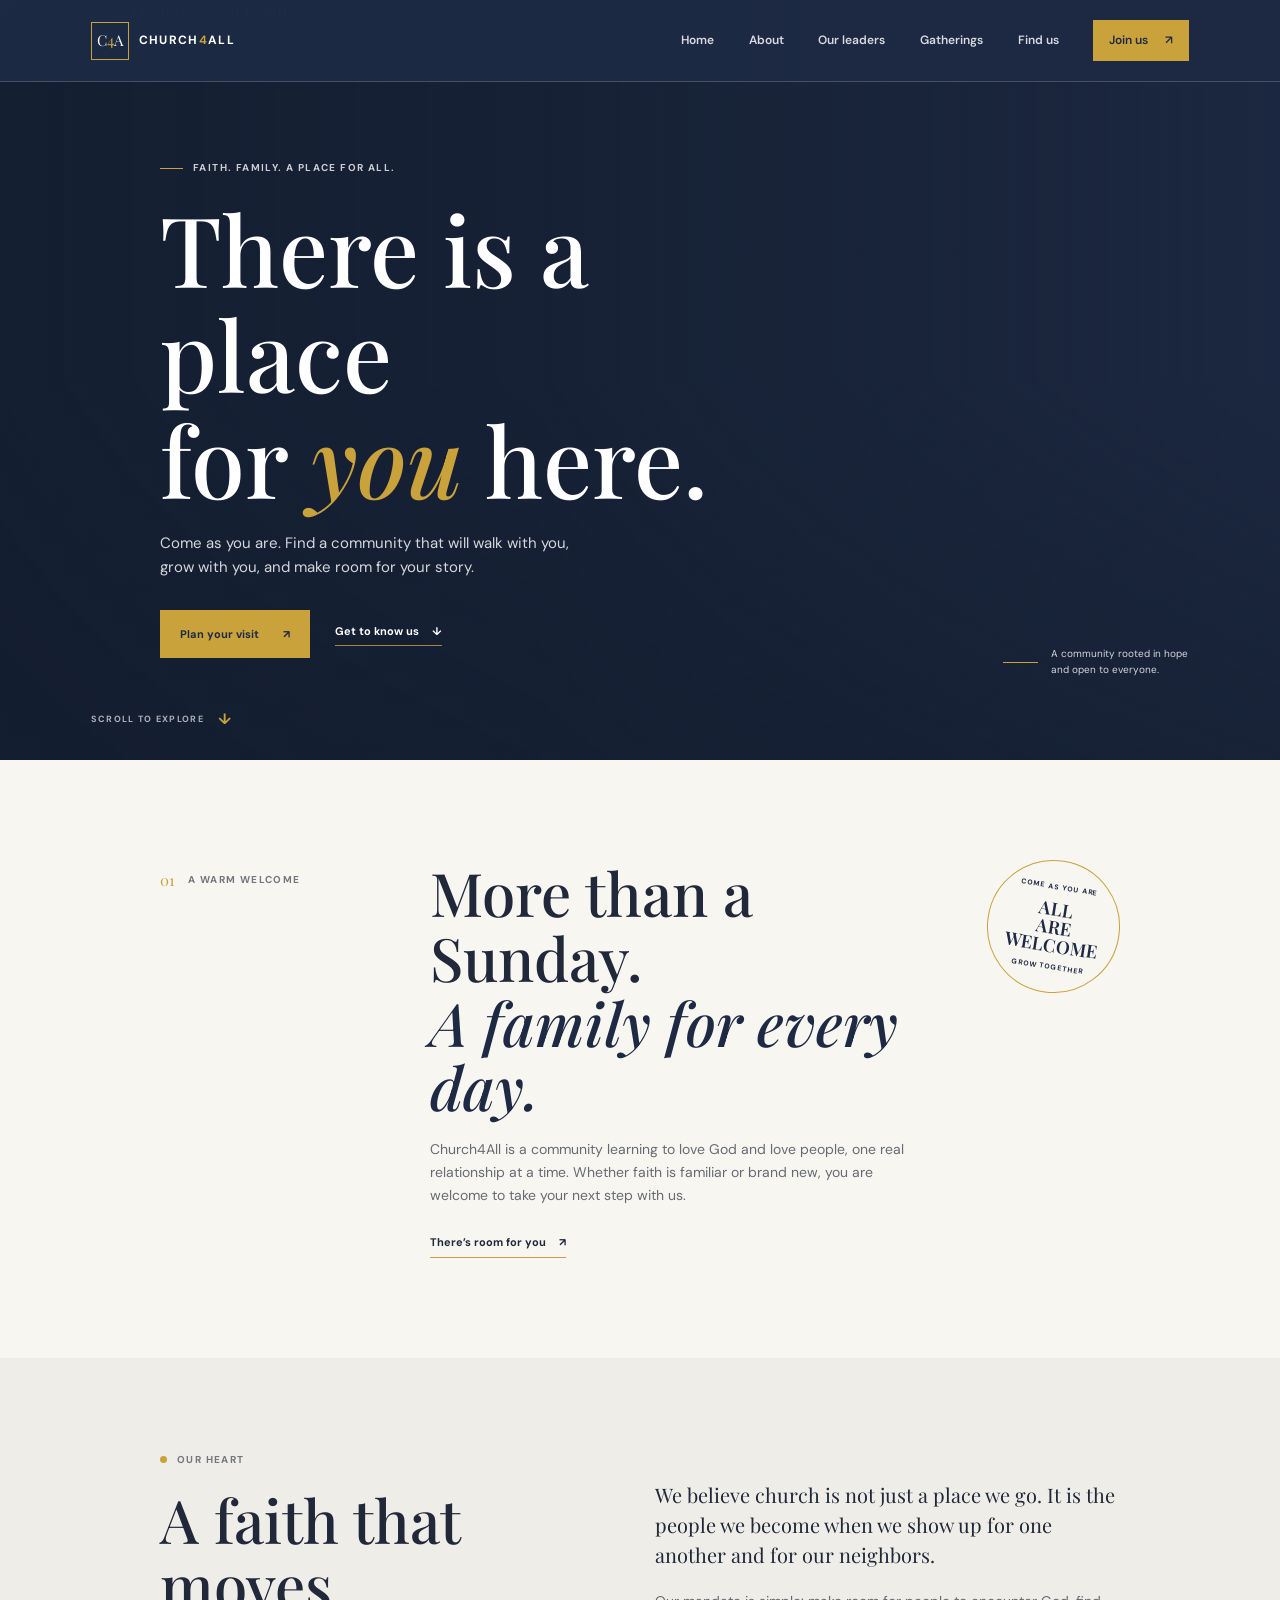
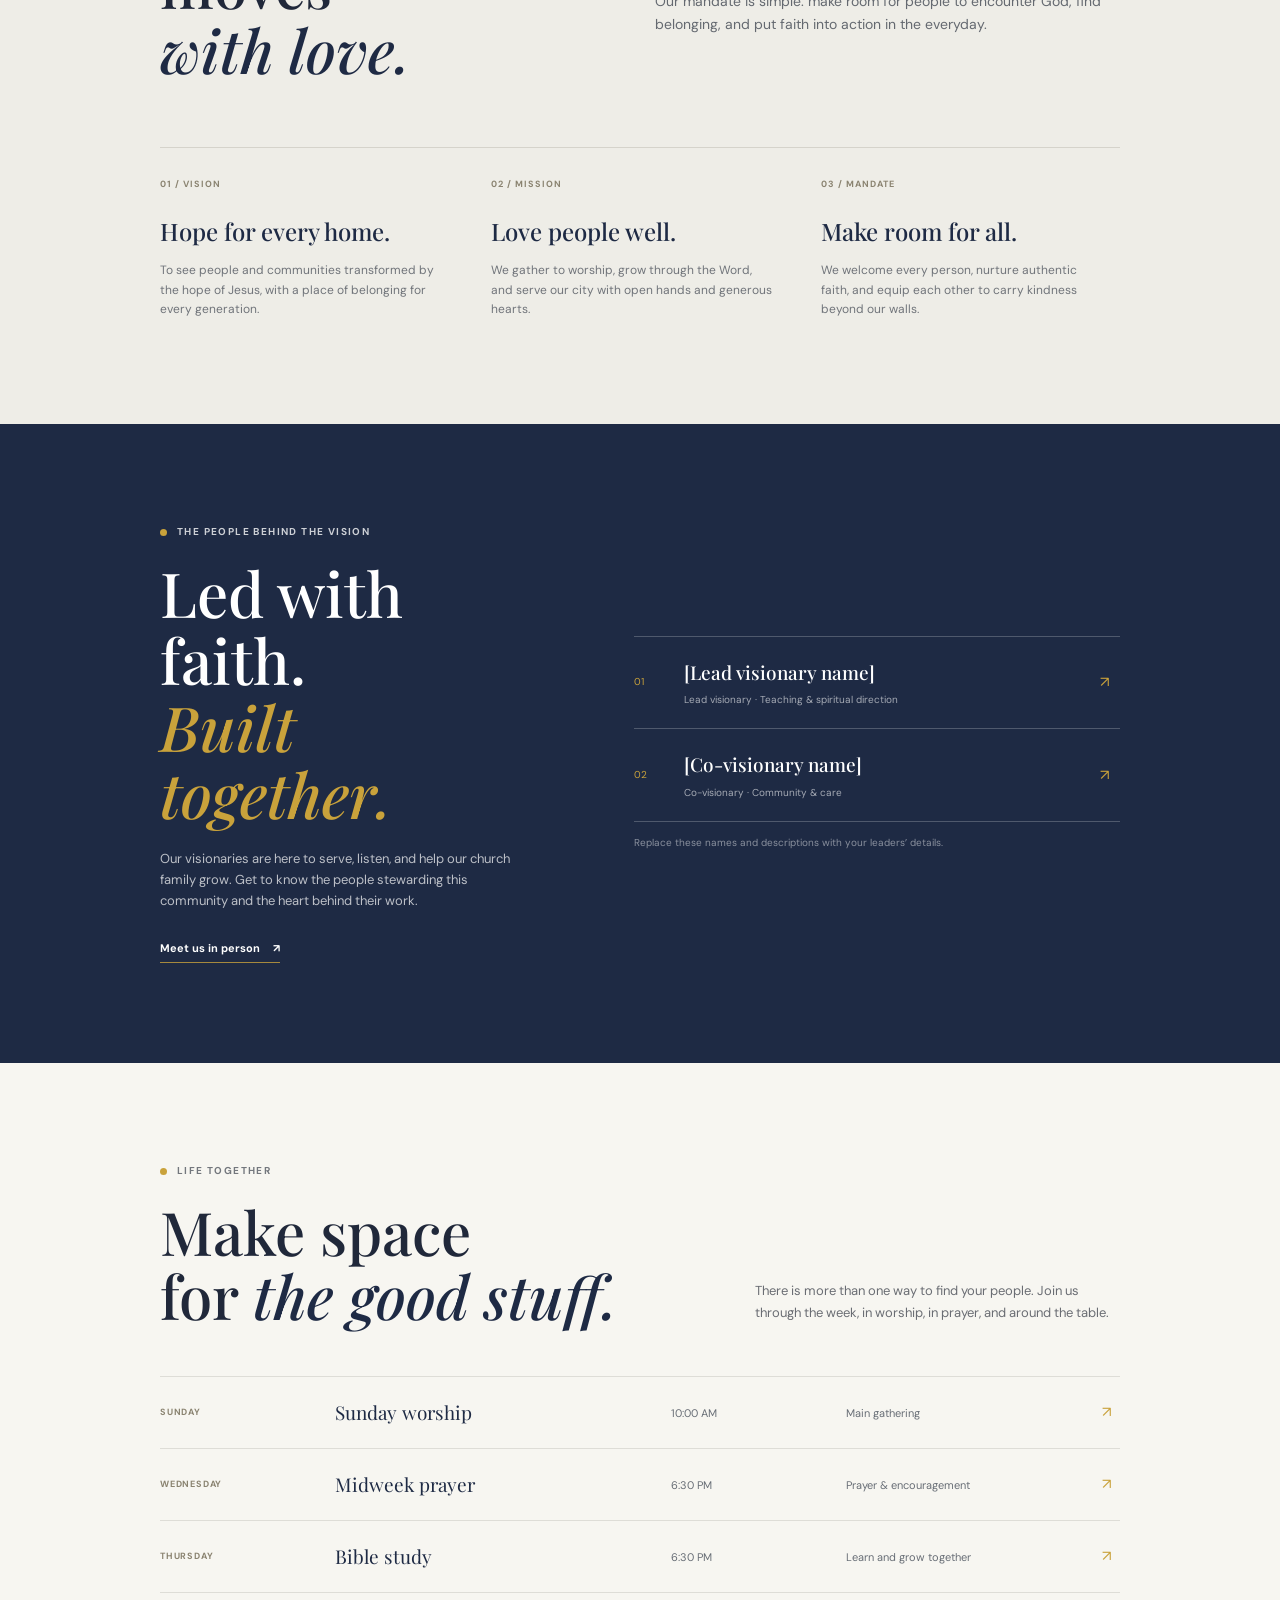
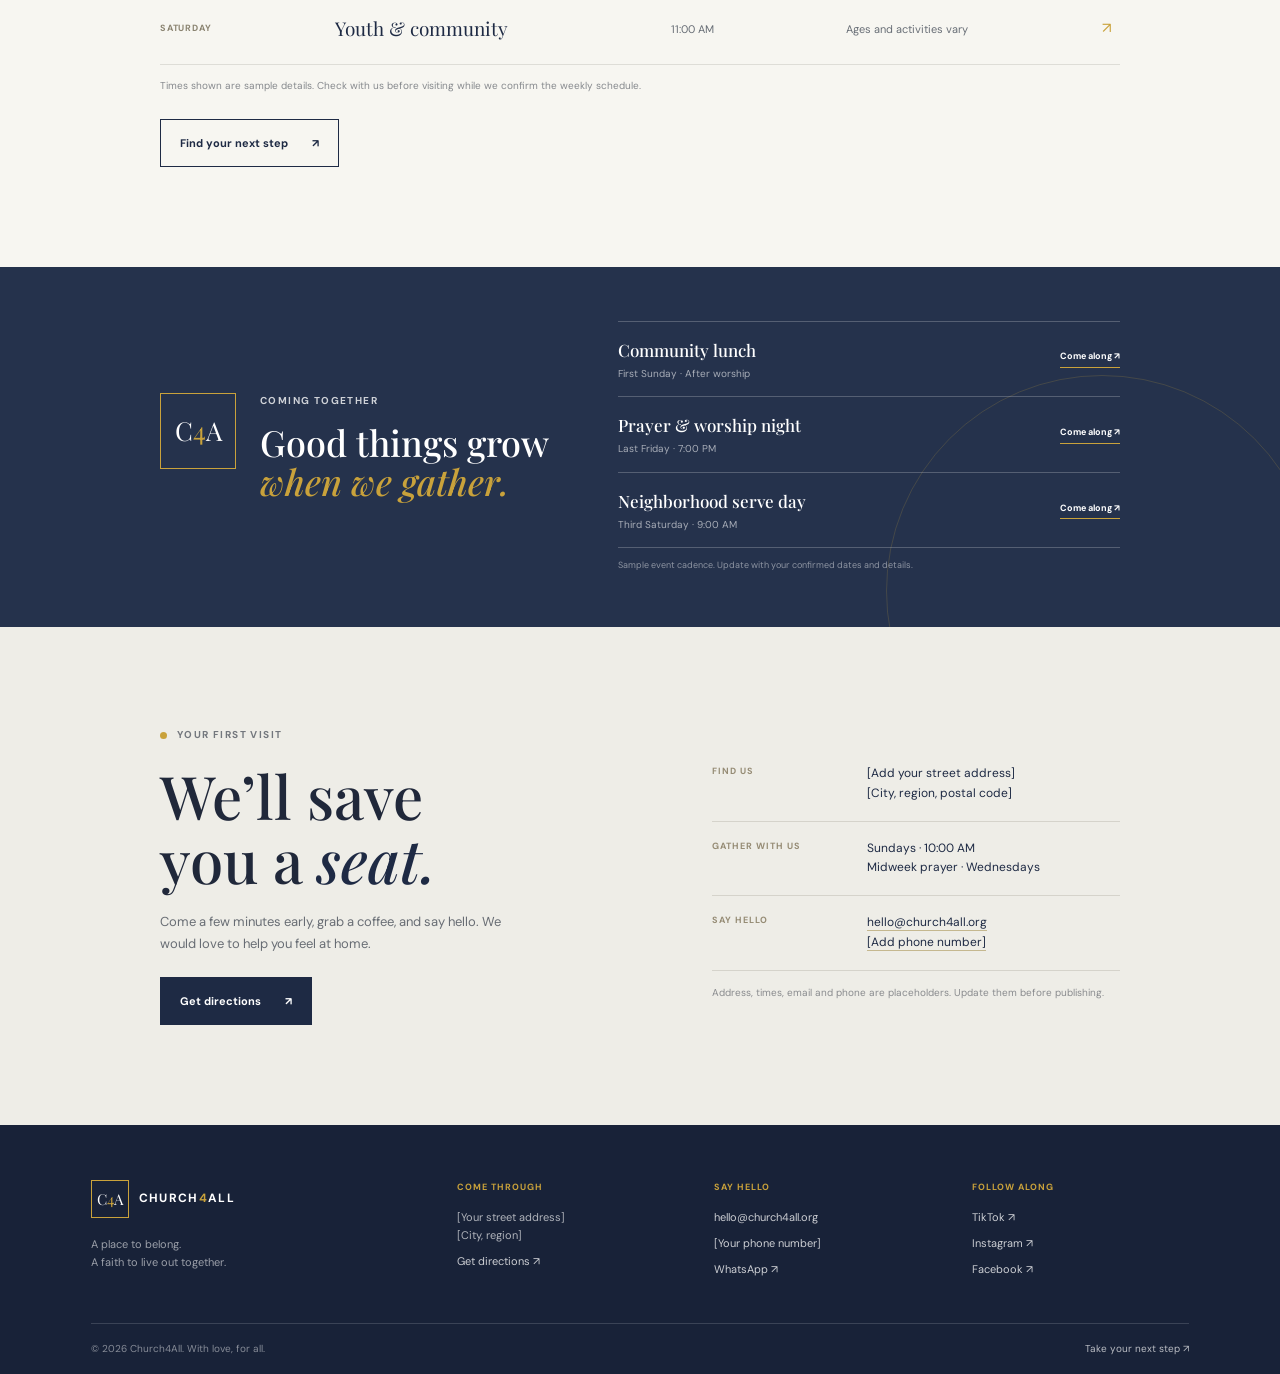
==== index.html @ 124fc5d6 "Initial commit" ====
<!doctype html>
<html lang="en">
<head>
  <meta charset="utf-8">
  <meta name="viewport" content="width=device-width, initial-scale=1">
  <meta name="theme-color" content="#1e2a44">
  <meta name="description" content="A place to belong, grow in faith, and serve together. Find your way to Church4All.">
  <title>Church4All | A place to belong</title>
  <link rel="preconnect" href="https://fonts.googleapis.com">
  <link rel="preconnect" href="https://fonts.gstatic.com" crossorigin>
  <link href="https://fonts.googleapis.com/css2?family=DM+Sans:wght@400;500;600;700&family=Playfair+Display:wght@500;600;700&display=swap" rel="stylesheet">
  <link rel="stylesheet" href="styles.css">
  <script src="script.js" defer></script>
</head>
<body>
  <a class="skip-link" href="#main">Skip to content</a>
  <header class="site-header">
    <a class="brand" href="index.html" aria-label="Church4All home"><span class="brand-mark">C<span>4</span>A</span><span class="brand-name">CHURCH<span>4</span>ALL</span></a>
    <button class="menu-toggle" type="button" aria-label="Open navigation" aria-expanded="false" aria-controls="primary-nav"><span></span><span></span></button>
    <nav class="primary-nav" id="primary-nav" aria-label="Main navigation">
      <a href="#home">Home</a><a href="#about">About</a><a href="#visionaries">Our leaders</a><a href="#gatherings">Gatherings</a><a href="#visit">Find us</a>
      <a class="nav-join" href="join.html">Join us <span aria-hidden="true">↗</span></a>
    </nav>
  </header>

  <main id="main">
    <section class="hero" id="home" aria-labelledby="hero-title">
      <img class="hero-image" src="https://images.unsplash.com/photo-1511632765486-a01980e01a18?auto=format&fit=crop&w=2200&q=85" alt="Friends sharing a joyful moment together" fetchpriority="high">
      <div class="hero-shade"></div>
      <div class="hero-content">
        <p class="eyebrow eyebrow-light"><span></span> Faith. Family. A place for all.</p>
        <h1 id="hero-title">There is a place<br>for <em>you</em> here.</h1>
        <p class="hero-copy">Come as you are. Find a community that will walk with you, grow with you, and make room for your story.</p>
        <div class="hero-actions"><a class="button button-gold" href="#visit">Plan your visit <span aria-hidden="true">↗</span></a><a class="text-link text-link-light" href="#about">Get to know us <span aria-hidden="true">↓</span></a></div>
      </div>
      <div class="hero-note"><span class="note-rule"></span><span>A community rooted in hope<br>and open to everyone.</span></div>
      <a class="hero-scroll" href="#welcome" aria-label="Scroll to welcome section">SCROLL TO EXPLORE <span aria-hidden="true">↓</span></a>
    </section>

    <section class="welcome section-pad" id="welcome">
      <div class="welcome-label"><span class="section-number">01</span><span class="eyebrow">A warm welcome</span></div>
      <div class="welcome-body"><h2>More than a Sunday.<br><em>A family for every day.</em></h2><p>Church4All is a community learning to love God and love people, one real relationship at a time. Whether faith is familiar or brand new, you are welcome to take your next step with us.</p><a class="text-link" href="join.html">There’s room for you <span aria-hidden="true">↗</span></a></div>
      <div class="welcome-stamp" aria-hidden="true"><span>COME AS YOU ARE</span><strong>ALL<br>ARE<br>WELCOME</strong><span>GROW TOGETHER</span></div>
    </section>

    <section class="about section-pad" id="about">
      <div class="section-heading"><p class="eyebrow"><span class="gold-dot"></span> Our heart</p><h2>A faith that moves<br><em>with love.</em></h2></div>
      <div class="about-intro"><p>We believe church is not just a place we go. It is the people we become when we show up for one another and for our neighbors.</p><p>Our mandate is simple: make room for people to encounter God, find belonging, and put faith into action in the everyday.</p></div>
      <div class="values-grid">
        <article class="value-item"><span class="value-index">01 / VISION</span><h3>Hope for every home.</h3><p>To see people and communities transformed by the hope of Jesus, with a place of belonging for every generation.</p></article>
        <article class="value-item"><span class="value-index">02 / MISSION</span><h3>Love people well.</h3><p>We gather to worship, grow through the Word, and serve our city with open hands and generous hearts.</p></article>
        <article class="value-item"><span class="value-index">03 / MANDATE</span><h3>Make room for all.</h3><p>We welcome every person, nurture authentic faith, and equip each other to carry kindness beyond our walls.</p></article>
      </div>
    </section>

    <section class="leaders section-pad" id="visionaries">
      <div class="leaders-copy"><p class="eyebrow eyebrow-light"><span class="gold-dot"></span> The people behind the vision</p><h2>Led with faith.<br><em>Built together.</em></h2><p>Our visionaries are here to serve, listen, and help our church family grow. Get to know the people stewarding this community and the heart behind their work.</p><a class="text-link text-link-light" href="join.html#connect">Meet us in person <span aria-hidden="true">↗</span></a></div>
      <div class="leader-list">
        <article class="leader"><span class="leader-number">01</span><div><h3>[Lead visionary name]</h3><p>Lead visionary · Teaching &amp; spiritual direction</p></div><span class="leader-arrow" aria-hidden="true">↗</span></article>
        <article class="leader"><span class="leader-number">02</span><div><h3>[Co-visionary name]</h3><p>Co-visionary · Community &amp; care</p></div><span class="leader-arrow" aria-hidden="true">↗</span></article>
        <p class="leader-note">Replace these names and descriptions with your leaders’ details.</p>
      </div>
    </section>

    <section class="gatherings section-pad" id="gatherings">
      <div class="gatherings-top"><div><p class="eyebrow"><span class="gold-dot"></span> Life together</p><h2>Make space<br>for <em>the good stuff.</em></h2></div><p class="gatherings-intro">There is more than one way to find your people. Join us through the week, in worship, in prayer, and around the table.</p></div>
      <div class="schedule-list">
        <article class="schedule-row"><span class="schedule-day">SUNDAY</span><span class="schedule-name">Sunday worship</span><span class="schedule-time">10:00 AM</span><span class="schedule-place">Main gathering</span><span class="schedule-arrow" aria-hidden="true">↗</span></article>
        <article class="schedule-row"><span class="schedule-day">WEDNESDAY</span><span class="schedule-name">Midweek prayer</span><span class="schedule-time">6:30 PM</span><span class="schedule-place">Prayer &amp; encouragement</span><span class="schedule-arrow" aria-hidden="true">↗</span></article>
        <article class="schedule-row"><span class="schedule-day">THURSDAY</span><span class="schedule-name">Bible study</span><span class="schedule-time">6:30 PM</span><span class="schedule-place">Learn and grow together</span><span class="schedule-arrow" aria-hidden="true">↗</span></article>
        <article class="schedule-row"><span class="schedule-day">SATURDAY</span><span class="schedule-name">Youth &amp; community</span><span class="schedule-time">11:00 AM</span><span class="schedule-place">Ages and activities vary</span><span class="schedule-arrow" aria-hidden="true">↗</span></article>
      </div>
      <p class="schedule-note">Times shown are sample details. Check with us before visiting while we confirm the weekly schedule.</p>
      <a class="button button-outline" href="join.html#connect">Find your next step <span aria-hidden="true">↗</span></a>
    </section>

    <section class="event-band" aria-labelledby="events-title">
      <div class="event-band-heading"><div class="event-mark" aria-hidden="true">C<span>4</span>A</div><div class="event-copy"><p class="eyebrow eyebrow-light">Coming together</p><h2 id="events-title">Good things grow<br><em>when we gather.</em></h2></div></div>
      <div class="event-list">
        <article class="event-row"><div><h3>Community lunch</h3><p>First Sunday · After worship</p></div><a href="join.html#connect">Come along ↗</a></article>
        <article class="event-row"><div><h3>Prayer &amp; worship night</h3><p>Last Friday · 7:00 PM</p></div><a href="join.html#connect">Come along ↗</a></article>
        <article class="event-row"><div><h3>Neighborhood serve day</h3><p>Third Saturday · 9:00 AM</p></div><a href="join.html#connect">Come along ↗</a></article>
        <p class="event-sample-note">Sample event cadence. Update with your confirmed dates and details.</p>
      </div>
    </section>

    <section class="visit section-pad" id="visit">
      <div class="visit-main"><p class="eyebrow"><span class="gold-dot"></span> Your first visit</p><h2>We’ll save<br>you a <em>seat.</em></h2><p>Come a few minutes early, grab a coffee, and say hello. We would love to help you feel at home.</p><a class="button button-navy" href="https://www.google.com/maps/search/?api=1&query=Church4All" target="_blank" rel="noreferrer">Get directions <span aria-hidden="true">↗</span></a></div>
      <div class="visit-details"><div class="visit-detail"><span class="detail-label">FIND US</span><p>[Add your street address]<br>[City, region, postal code]</p></div><div class="visit-detail"><span class="detail-label">GATHER WITH US</span><p>Sundays · 10:00 AM<br>Midweek prayer · Wednesdays</p></div><div class="visit-detail"><span class="detail-label">SAY HELLO</span><p><a href="mailto:hello@church4all.org">hello@church4all.org</a><br><a href="tel:+10000000000">[Add phone number]</a></p></div><p class="visit-note">Address, times, email and phone are placeholders. Update them before publishing.</p></div>
    </section>
  </main>

  <footer class="site-footer">
    <div class="footer-main"><div class="footer-brand"><a class="brand brand-footer" href="index.html"><span class="brand-mark">C<span>4</span>A</span><span class="brand-name">CHURCH<span>4</span>ALL</span></a><p>A place to belong.<br>A faith to live out together.</p></div><div class="footer-column"><span class="footer-heading">COME THROUGH</span><p>[Your street address]<br>[City, region]</p><a href="https://www.google.com/maps/search/?api=1&query=Church4All" target="_blank" rel="noreferrer">Get directions ↗</a></div><div class="footer-column"><span class="footer-heading">SAY HELLO</span><a href="mailto:hello@church4all.org">hello@church4all.org</a><a href="tel:+10000000000">[Your phone number]</a><a href="https://wa.me/" target="_blank" rel="noreferrer">WhatsApp ↗</a></div><div class="footer-column"><span class="footer-heading">FOLLOW ALONG</span><a href="https://www.tiktok.com/" target="_blank" rel="noreferrer">TikTok ↗</a><a href="https://www.instagram.com/" target="_blank" rel="noreferrer">Instagram ↗</a><a href="https://www.facebook.com/" target="_blank" rel="noreferrer">Facebook ↗</a></div></div>
    <div class="footer-bottom"><span>© <span data-year>2026</span> Church4All. With love, for all.</span><a href="join.html">Take your next step ↗</a></div>
  </footer>
</body>
</html>
---- styles.css ----
:root {
  color-scheme: light;
  --navy: #1e2a44;
  --navy-deep: #182238;
  --gold: #c9a23b;
  --paper: #f7f6f1;
  --white: #fff;
  --ink: #20283a;
  --muted: #73777d;
  --line: #deddd7;
  --serif: "Playfair Display", Georgia, serif;
  --sans: "DM Sans", "Segoe UI", sans-serif;
}

* { box-sizing: border-box; }
html { scroll-behavior: smooth; scroll-padding-top: 84px; }
body { margin: 0; color: var(--ink); background: var(--paper); font-family: var(--sans); font-size: 15px; line-height: 1.65; }
a { color: inherit; text-decoration: none; }
button, input, select, textarea { font: inherit; }
button, a { -webkit-tap-highlight-color: transparent; }
.skip-link { position: absolute; z-index: 20; top: 8px; left: 8px; padding: 10px 14px; color: var(--navy); background: var(--white); transform: translateY(-150%); }
.skip-link:focus { transform: translateY(0); }
.site-header { position: fixed; z-index: 10; inset: 0 0 auto; display: flex; align-items: center; justify-content: space-between; min-height: 82px; padding: 0 7.1%; color: var(--white); border-bottom: 1px solid rgb(255 255 255 / 18%); background: rgb(30 42 68 / 96%); }
.brand { display: inline-flex; align-items: center; gap: 10px; }
.brand-mark { display: flex; width: 38px; height: 38px; align-items: center; justify-content: center; border: 1px solid var(--gold); color: var(--white); font-family: var(--serif); font-size: 15px; line-height: 1; white-space: nowrap; }
.brand-mark span, .brand-name span { color: var(--gold); }
.brand-name { font-size: 12px; font-weight: 700; letter-spacing: 1.3px; }
.primary-nav { display: flex; align-items: center; gap: clamp(18px, 2.7vw, 40px); font-size: 12px; font-weight: 600; }
.primary-nav > a:not(.nav-join) { color: rgb(255 255 255 / 83%); transition: color .2s ease; }
.primary-nav > a:hover { color: var(--gold); }
.nav-join { display: inline-flex; align-items: center; gap: 17px; padding: 11px 16px; color: var(--navy); background: var(--gold); }
.nav-join-active { outline: 1px solid rgb(255 255 255 / 55%); outline-offset: 3px; }
.menu-toggle { display: none; }
.hero { position: relative; display: flex; min-height: min(760px, 100svh); align-items: center; overflow: hidden; color: var(--white); background: var(--navy); }
.hero-image, .join-image { position: absolute; inset: 0; width: 100%; height: 100%; object-fit: cover; object-position: center 42%; animation: image-arrive 1.2s ease both; }
.hero-shade { position: absolute; inset: 0; background: linear-gradient(90deg, rgb(19 29 47 / 86%) 0%, rgb(19 29 47 / 68%) 42%, rgb(19 29 47 / 17%) 100%), linear-gradient(0deg, rgb(19 29 47 / 50%), transparent 50%); }
.hero-content { position: relative; z-index: 1; width: min(650px, 65%); margin: 58px 0 0 12.5%; animation: rise-in .8s .12s both; }
.eyebrow { display: flex; align-items: center; gap: 10px; margin: 0 0 19px; color: var(--muted); font-size: 10px; font-weight: 700; letter-spacing: 1.4px; text-transform: uppercase; }
.eyebrow-light { color: rgb(255 255 255 / 78%); }
.eyebrow > span:first-child:not(.gold-dot) { display: inline-block; width: 23px; height: 1px; background: var(--gold); }
.gold-dot { display: inline-block; flex: 0 0 7px; width: 7px; height: 7px; border-radius: 50%; background: var(--gold); }
h1, h2, h3, p { margin-top: 0; }
h1, h2 { font-family: var(--serif); font-weight: 500; letter-spacing: 0; line-height: 1.08; }
h1 em, h2 em { color: var(--gold); font-weight: 500; }
.hero h1 { margin-bottom: 20px; font-size: clamp(54px, 7.6vw, 100px); }
.hero-copy { max-width: 425px; margin-bottom: 30px; color: rgb(255 255 255 / 82%); font-size: 15px; }
.hero-actions { display: flex; align-items: center; gap: 25px; }
.button { display: inline-flex; min-height: 48px; align-items: center; justify-content: center; gap: 24px; padding: 0 19px; border: 1px solid transparent; font-size: 11px; font-weight: 700; transition: background .2s ease, color .2s ease, transform .2s ease; }
.button:hover { transform: translateY(-2px); }
.button-gold { color: var(--navy); background: var(--gold); }
.button-gold:hover { background: #d7b24e; }
.button-navy { color: var(--white); background: var(--navy); }
.button-navy:hover { background: #2e3c5a; }
.button-outline { color: var(--navy); border-color: var(--navy); }
.button-outline:hover { color: var(--white); background: var(--navy); }
.text-link { display: inline-flex; align-items: center; gap: 13px; padding-bottom: 5px; border-bottom: 1px solid var(--gold); font-size: 11px; font-weight: 700; }
.text-link-light { color: var(--white); border-color: rgb(201 162 59 / 80%); }
.hero-note { position: absolute; right: 7.2%; bottom: 82px; display: flex; align-items: center; gap: 13px; color: rgb(255 255 255 / 82%); font-size: 10px; line-height: 1.6; }
.note-rule { width: 35px; height: 1px; background: var(--gold); }
.hero-scroll { position: absolute; bottom: 28px; left: 7.1%; display: flex; align-items: center; gap: 14px; color: rgb(255 255 255 / 65%); font-size: 9px; font-weight: 700; letter-spacing: 1.3px; }
.hero-scroll span { color: var(--gold); font-size: 15px; }
.section-pad { padding: 100px 12.5%; }
.welcome { display: grid; grid-template-columns: 1fr 2fr .75fr; align-items: start; gap: 30px; background: var(--paper); }
.welcome-label { display: flex; align-items: center; gap: 13px; padding-top: 8px; }
.section-number { color: var(--gold); font-family: var(--serif); font-size: 15px; }
.welcome-label .eyebrow { margin: 0; }
.welcome h2, .section-heading h2, .gatherings h2, .visit h2, .join-paths h2, .join-reassurance h2 { margin-bottom: 19px; font-size: clamp(38px, 5vw, 60px); }
.welcome h2 em, .section-heading h2 em, .gatherings h2 em, .visit h2 em, .join-paths h2 em, .join-reassurance h2 em { color: var(--navy); }
.welcome-body > p { max-width: 510px; margin-bottom: 22px; color: #666b73; font-size: 14px; }
.welcome-stamp { display: flex; width: 133px; height: 133px; flex-direction: column; align-items: center; justify-content: center; justify-self: end; border: 1px solid var(--gold); border-radius: 50%; color: var(--navy); text-align: center; transform: rotate(9deg); }
.welcome-stamp span { font-size: 7px; font-weight: 700; letter-spacing: 1px; }
.welcome-stamp strong { margin: 7px 0; font-family: var(--serif); font-size: 18px; font-weight: 600; line-height: 1; }
.about { display: grid; grid-template-columns: .9fr 1.1fr; column-gap: 12%; padding-top: 94px; padding-bottom: 104px; background: #eeede7; }
.section-heading h2 { margin: 0; }
.about-intro { max-width: 480px; padding-top: 28px; color: #646970; font-size: 14px; }
.about-intro p:first-child { color: var(--ink); font-family: var(--serif); font-size: 20px; line-height: 1.5; }
.values-grid { display: grid; grid-column: 1 / -1; grid-template-columns: repeat(3, 1fr); gap: 32px; margin-top: 65px; border-top: 1px solid #d5d3cb; }
.value-item { padding-top: 22px; }
.value-index { color: #8a8370; font-size: 9px; font-weight: 700; letter-spacing: 1px; }
.value-item h3 { margin: 18px 0 9px; color: var(--navy); font-family: var(--serif); font-size: 24px; font-weight: 500; }
.value-item p { max-width: 285px; margin: 0; color: #70747a; font-size: 12px; }
.leaders { display: grid; grid-template-columns: .85fr 1.15fr; align-items: center; gap: 12%; color: var(--white); background: var(--navy); }
.leaders h2, .event-copy h2, .form-intro h2 { margin-bottom: 20px; font-size: clamp(42px, 5vw, 62px); }
.leaders h2 em, .event-copy h2 em, .form-intro h2 em { color: var(--gold); }
.leaders-copy > p:not(.eyebrow) { max-width: 360px; margin-bottom: 23px; color: rgb(255 255 255 / 70%); font-size: 13px; }
.leader-list { border-top: 1px solid rgb(255 255 255 / 22%); }
.leader { display: grid; grid-template-columns: 35px 1fr 20px; align-items: center; gap: 15px; padding: 20px 0; border-bottom: 1px solid rgb(255 255 255 / 22%); }
.leader-number { color: var(--gold); font-size: 10px; }
.leader h3 { margin: 0 0 4px; font-family: var(--serif); font-size: 19px; font-weight: 500; }
.leader p { margin: 0; color: rgb(255 255 255 / 60%); font-size: 10px; }
.leader-arrow { color: var(--gold); }
.leader-note { margin: 13px 0 0; color: rgb(255 255 255 / 48%); font-size: 10px; }
.gatherings { background: var(--paper); }
.gatherings-top { display: flex; align-items: end; justify-content: space-between; gap: 35px; margin-bottom: 48px; }
.gatherings h2 { margin-bottom: 0; }
.gatherings-intro { max-width: 365px; margin: 0 0 5px; color: #6a6d73; font-size: 13px; }
.schedule-list { border-top: 1px solid var(--line); }
.schedule-row { display: grid; grid-template-columns: 1fr 2fr 1fr 1.5fr 18px; align-items: center; gap: 14px; min-height: 72px; border-bottom: 1px solid var(--line); }
.schedule-day { color: #8a8370; font-size: 9px; font-weight: 700; letter-spacing: .8px; }
.schedule-name { color: var(--navy); font-family: var(--serif); font-size: 19px; }
.schedule-time, .schedule-place { color: #686e76; font-size: 11px; }
.schedule-arrow { color: var(--gold); }
.schedule-note { margin: 13px 0 24px; color: #86898d; font-size: 10px; }
.event-band { position: relative; display: grid; grid-template-columns: .9fr 1.1fr; align-items: center; gap: 48px; min-height: 300px; padding: 54px 12.5%; overflow: hidden; color: var(--white); background: #25324c; }
.event-band::after { position: absolute; right: -3%; bottom: -180px; width: 430px; height: 430px; border: 1px solid rgb(201 162 59 / 19%); border-radius: 50%; content: ""; }
.event-band-heading { position: relative; z-index: 1; display: flex; align-items: flex-start; gap: 24px; }
.event-mark { display: flex; width: 76px; height: 76px; align-items: center; justify-content: center; border: 1px solid var(--gold); color: var(--white); font-family: var(--serif); font-size: 26px; white-space: nowrap; }
.event-mark span { color: var(--gold); }
.event-copy .eyebrow { margin-bottom: 13px; }
.event-copy h2 { margin: 0; font-size: 36px; }
.event-list { position: relative; z-index: 1; border-top: 1px solid rgb(255 255 255 / 22%); }
.event-row { display: flex; align-items: center; justify-content: space-between; gap: 15px; padding: 14px 0; border-bottom: 1px solid rgb(255 255 255 / 22%); }
.event-row h3 { margin: 0 0 2px; font-family: var(--serif); font-size: 17px; font-weight: 500; }
.event-row p { margin: 0; color: rgb(255 255 255 / 60%); font-size: 10px; }
.event-row a { flex: 0 0 auto; padding-bottom: 3px; border-bottom: 1px solid var(--gold); font-size: 9px; font-weight: 700; }
.event-sample-note { margin: 10px 0 0; color: rgb(255 255 255 / 48%); font-size: 9px; }
.visit { display: grid; grid-template-columns: 1fr 1fr; gap: 15%; background: #eeede7; }
.visit-main > p:not(.eyebrow) { max-width: 360px; margin-bottom: 23px; color: #686d74; font-size: 13px; }
.visit-details { padding-top: 20px; }
.visit-detail { display: grid; grid-template-columns: 140px 1fr; gap: 15px; padding: 17px 0; border-bottom: 1px solid #d5d3cb; }
.detail-label, .footer-heading { color: #958b74; font-size: 9px; font-weight: 700; letter-spacing: 1px; }
.visit-detail p { margin: 0; color: var(--navy); font-size: 12px; }
.visit-detail a { border-bottom: 1px solid #c5b88f; }
.visit-note { margin: 14px 0 0; color: #898b8e; font-size: 10px; }
.site-footer { padding: 55px 7.1% 0; color: var(--white); background: var(--navy-deep); }
.footer-main { display: grid; grid-template-columns: 1.5fr 1fr 1fr 1fr; gap: 40px; padding-bottom: 45px; }
.brand-footer { margin-bottom: 17px; }
.footer-brand > p { margin: 0; color: rgb(255 255 255 / 57%); font-size: 11px; }
.footer-column { display: flex; flex-direction: column; align-items: flex-start; gap: 8px; font-size: 11px; }
.footer-column .footer-heading { margin-bottom: 5px; color: var(--gold); }
.footer-column p { margin: 0; color: rgb(255 255 255 / 66%); }
.footer-column a { color: rgb(255 255 255 / 78%); }
.footer-column a:hover, .footer-bottom a:hover { color: var(--gold); }
.footer-bottom { display: flex; align-items: center; justify-content: space-between; min-height: 51px; border-top: 1px solid rgb(255 255 255 / 15%); color: rgb(255 255 255 / 48%); font-size: 10px; }
.footer-bottom a { color: rgb(255 255 255 / 70%); }

/* Join page */
.join-hero { position: relative; display: flex; min-height: 590px; align-items: center; overflow: hidden; color: var(--white); background: var(--navy); }
.join-image { object-position: center 43%; }
.join-shade { position: absolute; inset: 0; background: linear-gradient(90deg, rgb(19 29 47 / 87%), rgb(19 29 47 / 60%) 50%, rgb(19 29 47 / 16%)); }
.join-hero-copy { position: relative; z-index: 1; width: min(570px, 65%); margin: 90px 0 0 12.5%; animation: rise-in .8s .12s both; }
.join-hero-copy h1 { margin-bottom: 17px; font-size: clamp(56px, 7.2vw, 88px); }
.join-hero-copy > p:not(.eyebrow) { max-width: 390px; margin-bottom: 24px; color: rgb(255 255 255 / 78%); font-size: 14px; }
.join-hero-side { position: absolute; right: 7%; bottom: 35px; color: rgb(255 255 255 / 75%); font-size: 9px; font-weight: 700; letter-spacing: 1.4px; line-height: 1.8; text-align: right; }
.join-paths { display: grid; grid-template-columns: .8fr 1.2fr; gap: 12%; }
.join-paths-heading { align-self: start; }
.path-list { border-top: 1px solid var(--line); }
.path-item { display: grid; grid-template-columns: 32px 1fr 20px; gap: 17px; padding: 23px 0; border-bottom: 1px solid var(--line); }
.path-index { padding-top: 4px; color: var(--gold); font-size: 10px; font-weight: 700; }
.path-item h3 { margin: 0 0 6px; color: var(--navy); font-family: var(--serif); font-size: 22px; font-weight: 500; }
.path-item p { max-width: 450px; margin: 0 0 11px; color: #6a6d73; font-size: 12px; }
.path-item a { padding-bottom: 3px; border-bottom: 1px solid var(--gold); color: var(--navy); font-size: 10px; font-weight: 700; }
.path-symbol { color: var(--gold); }
.join-form-band { display: grid; grid-template-columns: 1fr 1fr; gap: 14%; padding: 91px 12.5%; color: var(--white); background: var(--navy); }
.form-intro h2 { font-size: clamp(40px, 5vw, 58px); }
.form-intro > p:not(.eyebrow) { max-width: 370px; color: rgb(255 255 255 / 68%); font-size: 13px; }
.form-contact { display: flex; flex-direction: column; align-items: flex-start; gap: 8px; margin-top: 38px; }
.form-contact .detail-label { color: var(--gold); }
.form-contact > a { color: var(--white); font-size: 11px; border-bottom: 1px solid var(--gold); }
.connect-form { display: flex; flex-direction: column; align-items: stretch; }
.connect-form label { margin: 0 0 6px; color: rgb(255 255 255 / 90%); font-size: 11px; font-weight: 600; }
.connect-form label:not(:first-child) { margin-top: 16px; }
.connect-form label span { color: rgb(255 255 255 / 48%); font-weight: 400; }
.connect-form input, .connect-form select, .connect-form textarea { width: 100%; min-height: 44px; padding: 10px 12px; border: 1px solid rgb(255 255 255 / 27%); border-radius: 0; outline: 0; color: var(--white); background: rgb(255 255 255 / 5%); font-size: 12px; }
.connect-form input::placeholder, .connect-form textarea::placeholder { color: rgb(255 255 255 / 43%); }
.connect-form input:focus, .connect-form select:focus, .connect-form textarea:focus { border-color: var(--gold); box-shadow: 0 0 0 2px rgb(201 162 59 / 18%); }
.connect-form select option { color: var(--ink); background: var(--white); }
.connect-form textarea { resize: vertical; }
.connect-form .button { align-self: flex-start; margin-top: 20px; cursor: pointer; }
.form-note { margin: 12px 0 0; color: rgb(255 255 255 / 53%); font-size: 10px; }
.join-reassurance { text-align: center; }
.join-reassurance .eyebrow { justify-content: center; }
.join-reassurance h2 { font-size: clamp(38px, 5vw, 56px); }
.join-reassurance > p:not(.eyebrow) { max-width: 410px; margin: 0 auto 20px; color: #6c7077; font-size: 13px; }

@keyframes rise-in { from { opacity: 0; transform: translateY(18px); } to { opacity: 1; transform: translateY(0); } }
@keyframes image-arrive { from { opacity: .7; transform: scale(1.025); } to { opacity: 1; transform: scale(1); } }
@media (prefers-reduced-motion: reduce) { *, *::before, *::after { scroll-behavior: auto !important; animation-duration: .01ms !important; animation-iteration-count: 1 !important; transition-duration: .01ms !important; } }

@media (max-width: 900px) {
  .site-header { padding: 0 5%; }
  .primary-nav { gap: 16px; font-size: 11px; }
  .section-pad { padding-right: 8%; padding-left: 8%; }
  .welcome { grid-template-columns: 1fr 2fr; }
  .welcome-stamp { display: none; }
  .event-band { grid-template-columns: .8fr 1.2fr; padding-right: 8%; padding-left: 8%; }
  .event-band-heading { gap: 15px; }
  .event-mark { width: 56px; height: 56px; font-size: 20px; }
  .event-copy h2 { font-size: 31px; }
  .footer-main { gap: 25px; }
  .join-paths, .join-form-band { gap: 8%; padding-right: 8%; padding-left: 8%; }
}
@media (max-width: 680px) {
  html { scroll-padding-top: 70px; }
  .site-header { min-height: 68px; padding: 0 6%; }
  .brand-mark { width: 34px; height: 34px; font-size: 15px; }
  .brand-name { font-size: 10px; }
  .menu-toggle { display: flex; width: 42px; height: 42px; flex-direction: column; align-items: center; justify-content: center; gap: 6px; padding: 0; border: 1px solid rgb(255 255 255 / 40%); color: var(--white); background: transparent; }
  .menu-toggle span { width: 17px; height: 1px; background: currentColor; transition: transform .2s ease; }
  .menu-toggle[aria-expanded="true"] span:first-child { transform: translateY(3.5px) rotate(45deg); }
  .menu-toggle[aria-expanded="true"] span:last-child { transform: translateY(-3.5px) rotate(-45deg); }
  .primary-nav { position: absolute; top: 67px; right: 0; left: 0; display: none; align-items: stretch; gap: 0; padding: 9px 6% 18px; background: var(--navy-deep); }
  .primary-nav.is-open { display: flex; flex-direction: column; }
  .primary-nav > a:not(.nav-join) { padding: 11px 0; border-bottom: 1px solid rgb(255 255 255 / 13%); }
  .primary-nav .nav-join { align-self: flex-start; margin-top: 13px; }
  .hero { min-height: 720px; min-height: max(650px, 94svh); align-items: center; }
  .hero-image { object-position: 58% center; }
  .hero-shade { background: linear-gradient(90deg, rgb(19 29 47 / 82%), rgb(19 29 47 / 40%)), linear-gradient(0deg, rgb(19 29 47 / 45%), transparent 65%); }
  .hero-content { width: 84%; margin: 58px 0 0 8%; }
  .hero h1 { font-size: clamp(54px, 15vw, 76px); }
  .hero-copy { max-width: 340px; font-size: 13px; }
  .hero-note { right: 7%; bottom: 63px; font-size: 9px; }
  .hero-scroll { bottom: 24px; left: 7%; font-size: 8px; }
  .section-pad { padding: 72px 7%; }
  .welcome { display: block; }
  .welcome-label { margin-bottom: 26px; }
  .welcome h2, .section-heading h2, .gatherings h2, .visit h2, .join-paths h2, .join-reassurance h2 { font-size: 42px; }
  .welcome-body > p { font-size: 13px; }
  .about { display: block; }
  .about-intro { padding-top: 24px; }
  .about-intro p:first-child { font-size: 18px; }
  .values-grid { grid-template-columns: 1fr; gap: 0; margin-top: 35px; }
  .value-item { padding: 19px 0; border-bottom: 1px solid #d5d3cb; }
  .value-item h3 { margin-top: 10px; font-size: 22px; }
  .leaders { display: block; }
  .leaders-copy { margin-bottom: 38px; }
  .leaders h2, .form-intro h2 { font-size: 45px; }
  .gatherings-top { display: block; margin-bottom: 32px; }
  .gatherings-intro { margin-top: 19px; }
  .schedule-row { grid-template-columns: 1fr auto; gap: 4px 12px; min-height: 86px; padding: 13px 0; }
  .schedule-day { grid-column: 1; }
  .schedule-name { grid-column: 1; grid-row: 2; font-size: 18px; }
  .schedule-time { grid-column: 2; grid-row: 1; justify-self: end; }
  .schedule-place { grid-column: 2; grid-row: 2; justify-self: end; font-size: 10px; text-align: right; }
  .schedule-arrow { display: none; }
  .event-band { grid-template-columns: 1fr; gap: 25px; padding: 48px 7%; }
  .event-band-heading { gap: 16px; }
  .event-mark { width: 50px; height: 50px; font-size: 18px; }
  .event-copy h2 { font-size: 30px; }
  .visit { display: block; }
  .visit-details { padding-top: 30px; }
  .visit-detail { grid-template-columns: 105px 1fr; }
  .footer-main { grid-template-columns: 1fr 1fr; gap: 32px 20px; padding-bottom: 34px; }
  .footer-brand { grid-column: 1 / -1; }
  .footer-bottom { align-items: flex-start; gap: 8px; flex-direction: column; justify-content: center; padding: 13px 0; }
  .join-hero { min-height: 620px; min-height: max(590px, 84svh); }
  .join-image { object-position: 58% center; }
  .join-shade { background: linear-gradient(90deg, rgb(19 29 47 / 84%), rgb(19 29 47 / 42%)), linear-gradient(0deg, rgb(19 29 47 / 45%), transparent 65%); }
  .join-hero-copy { width: 85%; margin: 85px 0 0 7%; }
  .join-hero-copy h1 { font-size: clamp(56px, 15vw, 76px); }
  .join-hero-copy > p:not(.eyebrow) { max-width: 330px; font-size: 13px; }
  .join-hero-side { right: 7%; bottom: 24px; font-size: 8px; }
  .join-paths { display: block; }
  .join-paths-heading { margin-bottom: 35px; }
  .join-form-band { grid-template-columns: 1fr; gap: 38px; padding: 70px 7%; }
  .form-intro h2 { font-size: 42px; }
  .form-contact { margin-top: 24px; }
  .join-reassurance h2 { font-size: 39px; }
}
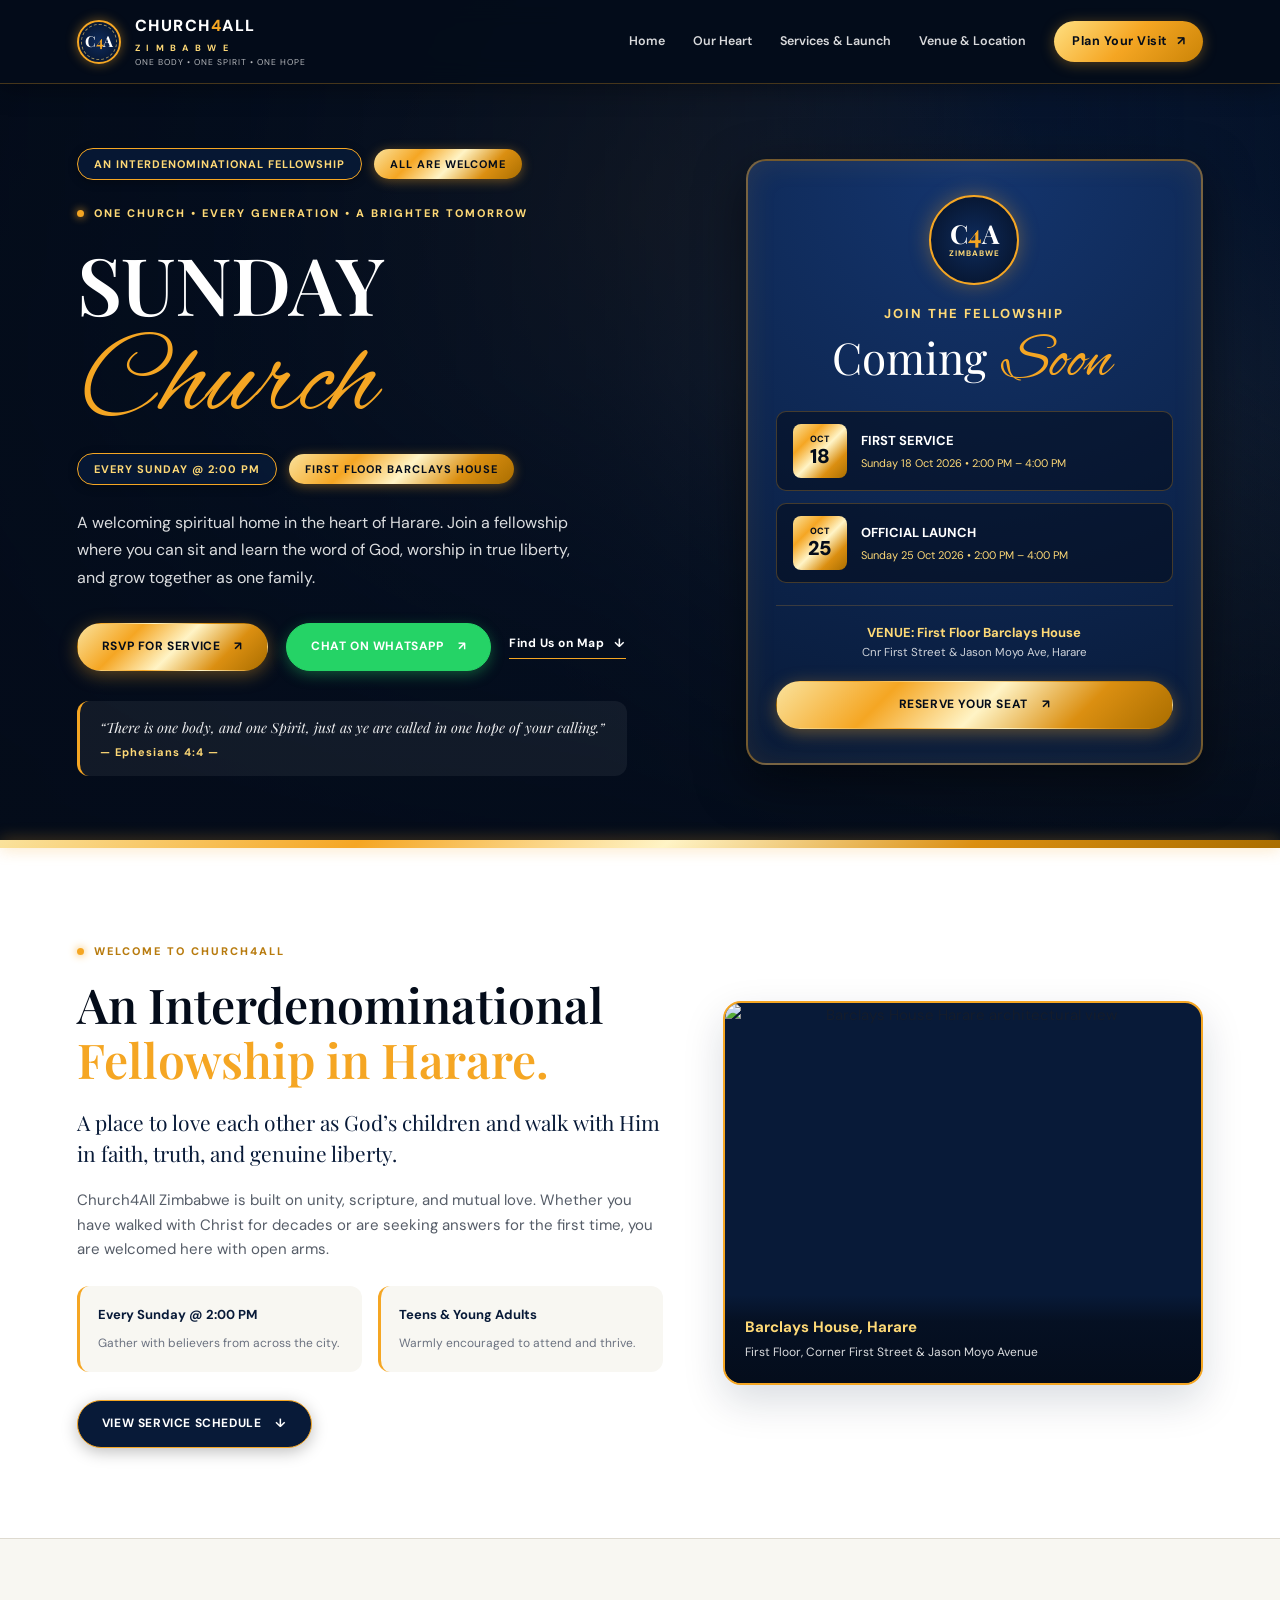
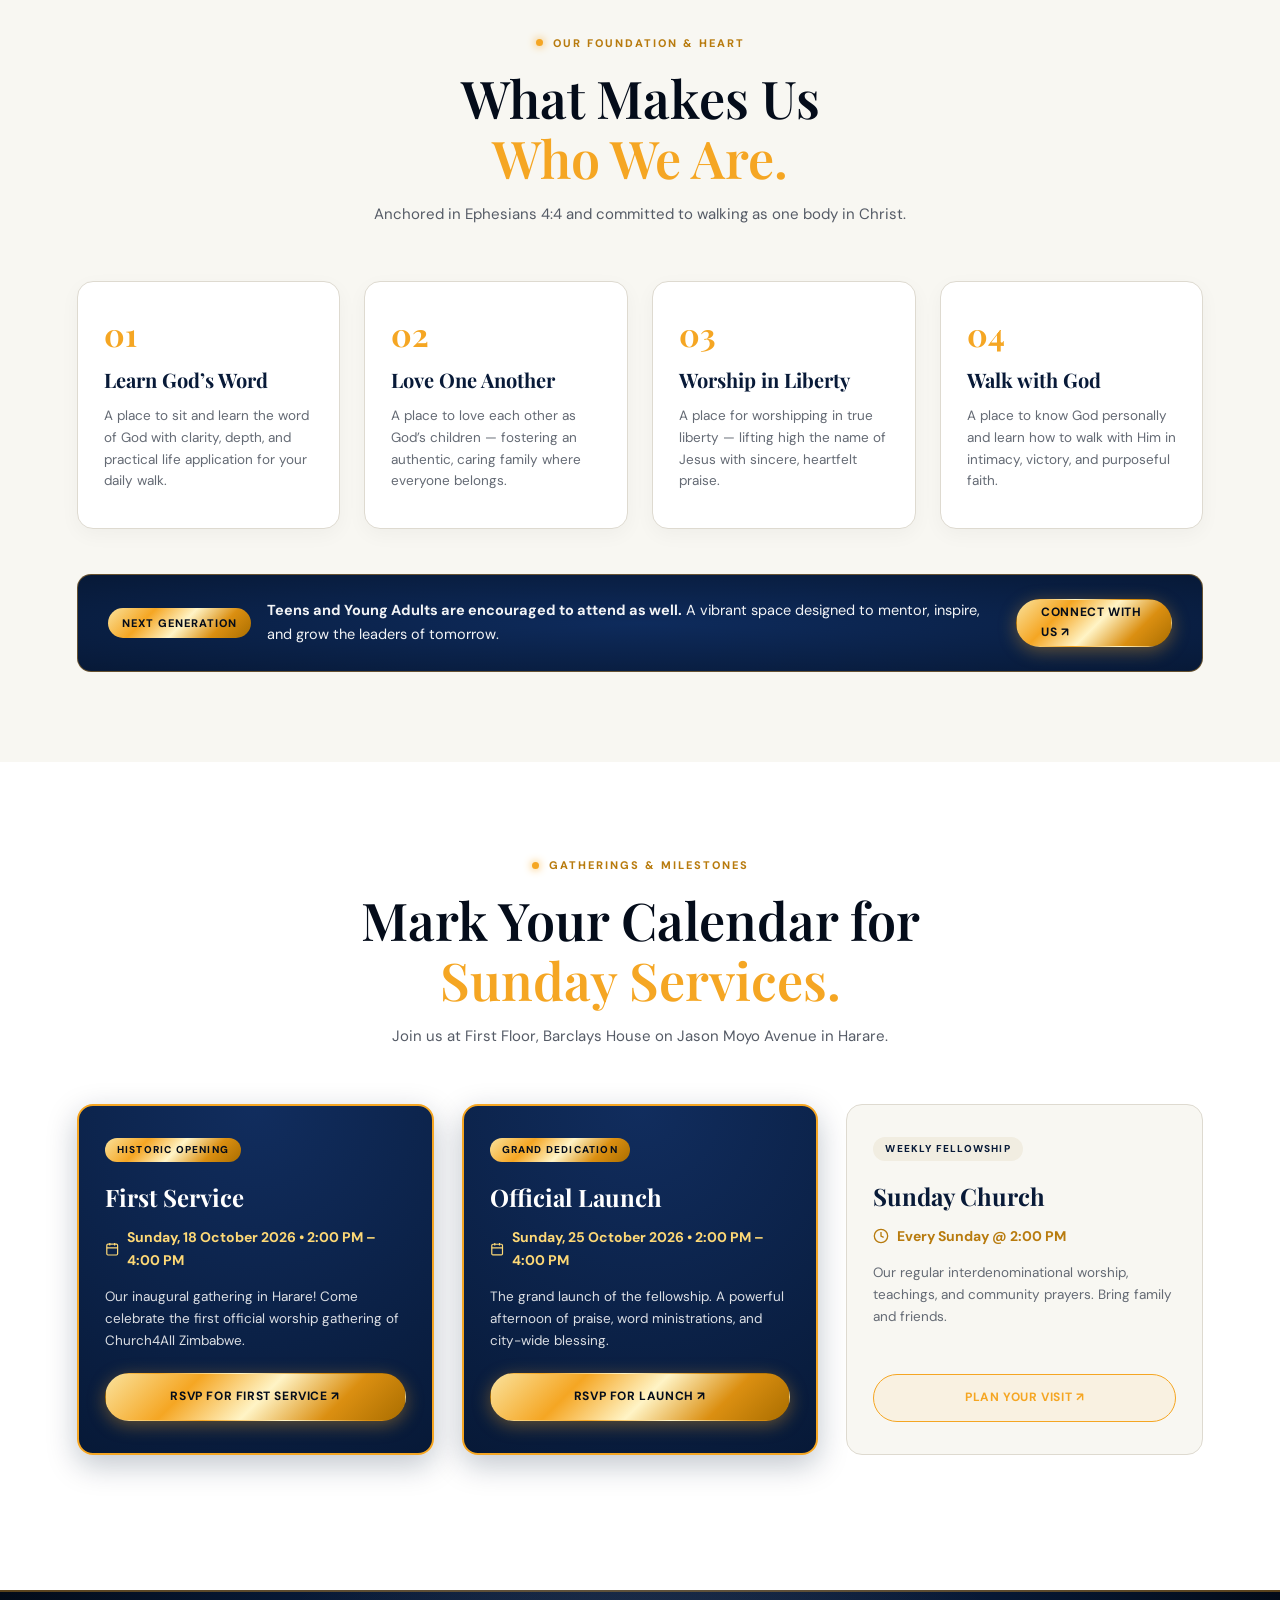
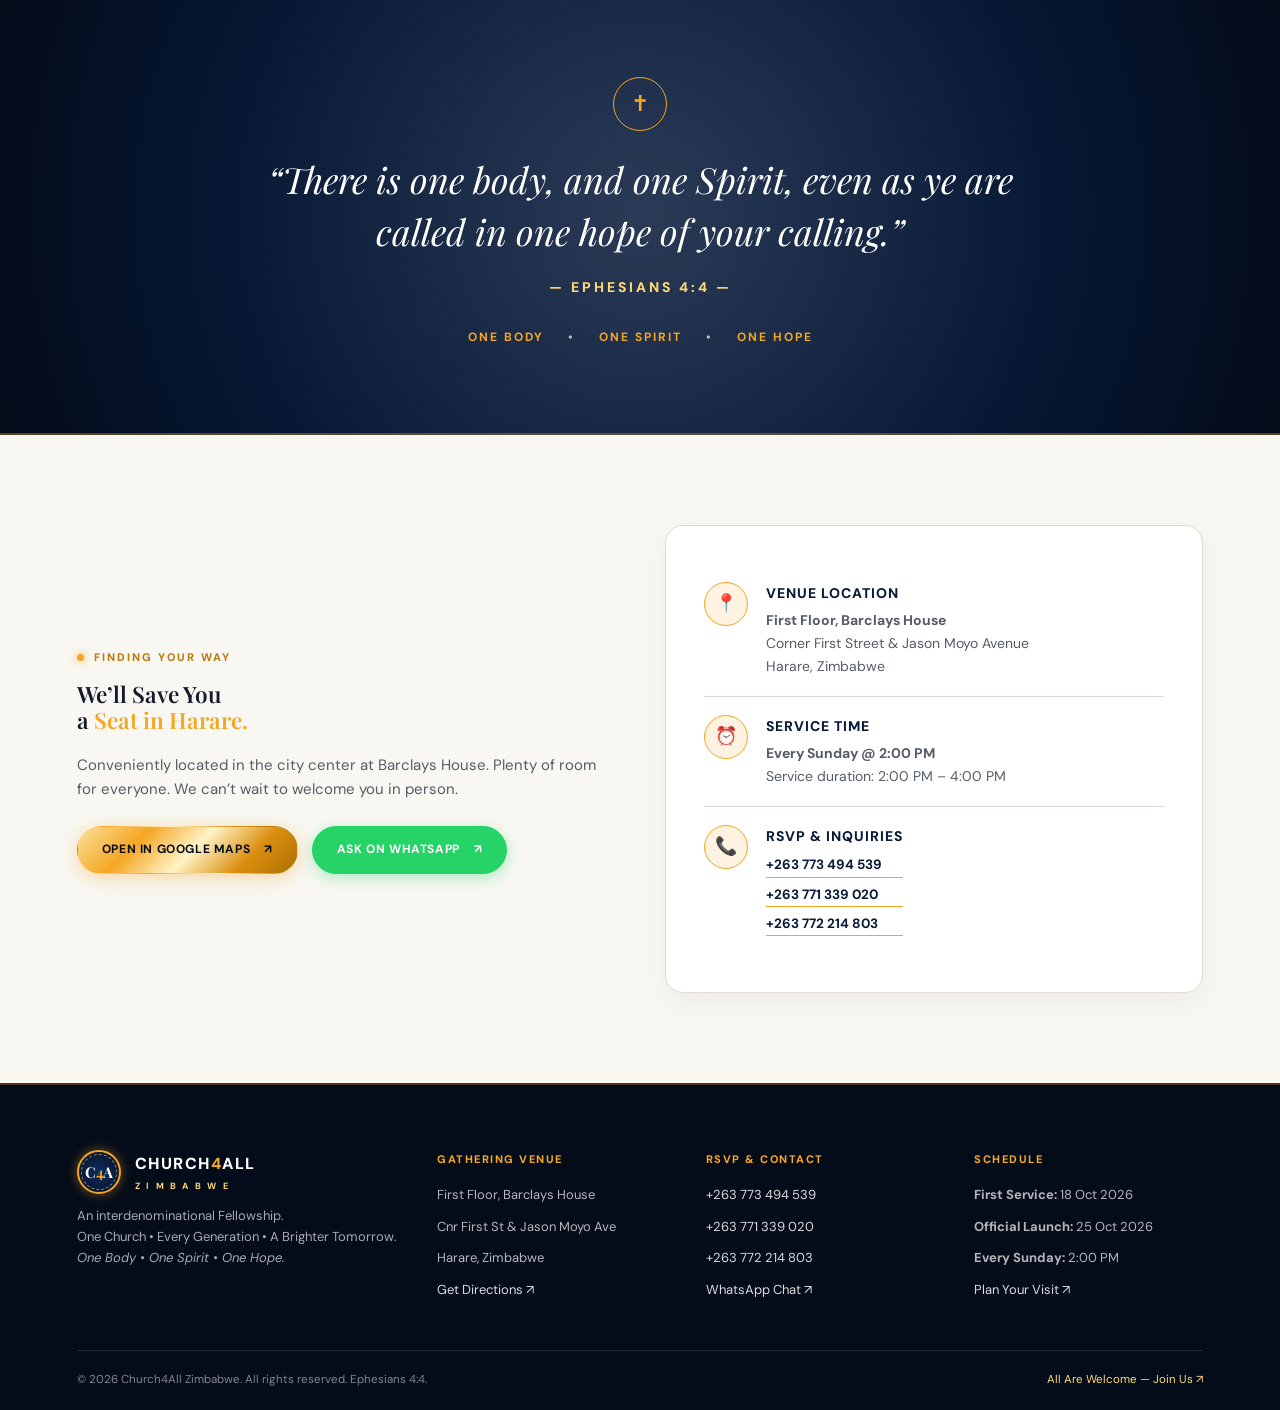
==== commit 1a6833ca: "changes" ====
--- a/index.html
+++ b/index.html
@@ -3,96 +3,400 @@
 <head>
   <meta charset="utf-8">
   <meta name="viewport" content="width=device-width, initial-scale=1">
-  <meta name="theme-color" content="#1e2a44">
-  <meta name="description" content="A place to belong, grow in faith, and serve together. Find your way to Church4All.">
-  <title>Church4All | A place to belong</title>
+  <meta name="theme-color" content="#040c1a">
+  <meta name="description" content="Church4All Zimbabwe - An interdenominational Fellowship. One Body, One Spirit, One Hope. Gather with us every Sunday at 2:00 PM at Barclays House, Harare.">
+  <title>Church4All Zimbabwe | One Body &bull; One Spirit &bull; One Hope</title>
   <link rel="preconnect" href="https://fonts.googleapis.com">
   <link rel="preconnect" href="https://fonts.gstatic.com" crossorigin>
-  <link href="https://fonts.googleapis.com/css2?family=DM+Sans:wght@400;500;600;700&family=Playfair+Display:wght@500;600;700&display=swap" rel="stylesheet">
+  <link href="https://fonts.googleapis.com/css2?family=Alex+Brush&family=DM+Sans:ital,wght@0,400;0,500;0,600;0,700;0,800;1,400&family=Playfair+Display:ital,wght@0,500;0,600;0,700;0,800;1,500;1,600&display=swap" rel="stylesheet">
   <link rel="stylesheet" href="styles.css">
   <script src="script.js" defer></script>
 </head>
 <body>
   <a class="skip-link" href="#main">Skip to content</a>
+
+  <!-- Global Header -->
   <header class="site-header">
-    <a class="brand" href="index.html" aria-label="Church4All home"><span class="brand-mark">C<span>4</span>A</span><span class="brand-name">CHURCH<span>4</span>ALL</span></a>
-    <button class="menu-toggle" type="button" aria-label="Open navigation" aria-expanded="false" aria-controls="primary-nav"><span></span><span></span></button>
+    <a class="brand" href="index.html" aria-label="Church4All Zimbabwe Home">
+      <div class="brand-seal">
+        <span class="brand-seal-text">C<span>4</span>A</span>
+      </div>
+      <div class="brand-text-block">
+        <span class="brand-title">Church<span>4</span>All</span>
+        <span class="brand-subtitle">Z I M B A B W E</span>
+        <span class="brand-motto">One Body &bull; One Spirit &bull; One Hope</span>
+      </div>
+    </a>
+    
+    <button class="menu-toggle" type="button" aria-label="Open navigation" aria-expanded="false" aria-controls="primary-nav">
+      <span></span>
+      <span></span>
+    </button>
+    
     <nav class="primary-nav" id="primary-nav" aria-label="Main navigation">
-      <a href="#home">Home</a><a href="#about">About</a><a href="#visionaries">Our leaders</a><a href="#gatherings">Gatherings</a><a href="#visit">Find us</a>
-      <a class="nav-join" href="join.html">Join us <span aria-hidden="true">↗</span></a>
+      <a href="#home">Home</a>
+      <a href="#about">Our Heart</a>
+      <a href="#gatherings">Services &amp; Launch</a>
+      <a href="#visit">Venue &amp; Location</a>
+      <a class="nav-join" href="join.html">Plan Your Visit <span aria-hidden="true">↗</span></a>
     </nav>
   </header>
 
   <main id="main">
+    <!-- Hero Section -->
     <section class="hero" id="home" aria-labelledby="hero-title">
-      <img class="hero-image" src="https://images.unsplash.com/photo-1511632765486-a01980e01a18?auto=format&fit=crop&w=2200&q=85" alt="Friends sharing a joyful moment together" fetchpriority="high">
+      <div class="hero-bg-lights"></div>
+      <img class="hero-image" src="https://images.unsplash.com/photo-1511632765486-a01980e01a18?auto=format&fit=crop&w=2200&q=85" alt="Worship gathering and community celebration" fetchpriority="high">
       <div class="hero-shade"></div>
-      <div class="hero-content">
-        <p class="eyebrow eyebrow-light"><span></span> Faith. Family. A place for all.</p>
-        <h1 id="hero-title">There is a place<br>for <em>you</em> here.</h1>
-        <p class="hero-copy">Come as you are. Find a community that will walk with you, grow with you, and make room for your story.</p>
-        <div class="hero-actions"><a class="button button-gold" href="#visit">Plan your visit <span aria-hidden="true">↗</span></a><a class="text-link text-link-light" href="#about">Get to know us <span aria-hidden="true">↓</span></a></div>
-      </div>
-      <div class="hero-note"><span class="note-rule"></span><span>A community rooted in hope<br>and open to everyone.</span></div>
-      <a class="hero-scroll" href="#welcome" aria-label="Scroll to welcome section">SCROLL TO EXPLORE <span aria-hidden="true">↓</span></a>
-    </section>
-
-    <section class="welcome section-pad" id="welcome">
-      <div class="welcome-label"><span class="section-number">01</span><span class="eyebrow">A warm welcome</span></div>
-      <div class="welcome-body"><h2>More than a Sunday.<br><em>A family for every day.</em></h2><p>Church4All is a community learning to love God and love people, one real relationship at a time. Whether faith is familiar or brand new, you are welcome to take your next step with us.</p><a class="text-link" href="join.html">There’s room for you <span aria-hidden="true">↗</span></a></div>
-      <div class="welcome-stamp" aria-hidden="true"><span>COME AS YOU ARE</span><strong>ALL<br>ARE<br>WELCOME</strong><span>GROW TOGETHER</span></div>
-    </section>
-
-    <section class="about section-pad" id="about">
-      <div class="section-heading"><p class="eyebrow"><span class="gold-dot"></span> Our heart</p><h2>A faith that moves<br><em>with love.</em></h2></div>
-      <div class="about-intro"><p>We believe church is not just a place we go. It is the people we become when we show up for one another and for our neighbors.</p><p>Our mandate is simple: make room for people to encounter God, find belonging, and put faith into action in the everyday.</p></div>
-      <div class="values-grid">
-        <article class="value-item"><span class="value-index">01 / VISION</span><h3>Hope for every home.</h3><p>To see people and communities transformed by the hope of Jesus, with a place of belonging for every generation.</p></article>
-        <article class="value-item"><span class="value-index">02 / MISSION</span><h3>Love people well.</h3><p>We gather to worship, grow through the Word, and serve our city with open hands and generous hearts.</p></article>
-        <article class="value-item"><span class="value-index">03 / MANDATE</span><h3>Make room for all.</h3><p>We welcome every person, nurture authentic faith, and equip each other to carry kindness beyond our walls.</p></article>
-      </div>
-    </section>
-
-    <section class="leaders section-pad" id="visionaries">
-      <div class="leaders-copy"><p class="eyebrow eyebrow-light"><span class="gold-dot"></span> The people behind the vision</p><h2>Led with faith.<br><em>Built together.</em></h2><p>Our visionaries are here to serve, listen, and help our church family grow. Get to know the people stewarding this community and the heart behind their work.</p><a class="text-link text-link-light" href="join.html#connect">Meet us in person <span aria-hidden="true">↗</span></a></div>
-      <div class="leader-list">
-        <article class="leader"><span class="leader-number">01</span><div><h3>[Lead visionary name]</h3><p>Lead visionary · Teaching &amp; spiritual direction</p></div><span class="leader-arrow" aria-hidden="true">↗</span></article>
-        <article class="leader"><span class="leader-number">02</span><div><h3>[Co-visionary name]</h3><p>Co-visionary · Community &amp; care</p></div><span class="leader-arrow" aria-hidden="true">↗</span></article>
-        <p class="leader-note">Replace these names and descriptions with your leaders’ details.</p>
-      </div>
-    </section>
-
+      
+      <div class="hero-container">
+        <!-- Left Content -->
+        <div class="hero-content">
+          <div class="hero-taglines">
+            <span class="badge-pill badge-pill-navy">An Interdenominational Fellowship</span>
+            <span class="badge-pill badge-pill-gold">All Are Welcome</span>
+          </div>
+
+          <p class="eyebrow eyebrow-light"><span class="gold-dot"></span> One Church &bull; Every Generation &bull; A Brighter Tomorrow</p>
+          
+          <h1 id="hero-title">
+            SUNDAY <span class="script-accent">Church</span>
+          </h1>
+
+          <div class="hero-subhead">
+            <span class="badge-pill badge-pill-navy">Every Sunday @ 2:00 PM</span>
+            <span class="badge-pill badge-pill-gold">First Floor Barclays House</span>
+          </div>
+          
+          <p class="hero-copy">
+            A welcoming spiritual home in the heart of Harare. Join a fellowship where you can sit and learn the word of God, worship in true liberty, and grow together as one family.
+          </p>
+
+          <div class="hero-actions">
+            <a class="button button-gold" href="join.html">RSVP For Service <span aria-hidden="true">↗</span></a>
+            <a class="button button-whatsapp" href="https://wa.me/263773494539?text=Hello%20Church4All,%20I%20would%20like%20to%20know%20more%20about%20your%20services" target="_blank" rel="noreferrer">
+              Chat on WhatsApp <span aria-hidden="true">↗</span>
+            </a>
+            <a class="text-link text-link-light" href="#visit">Find Us on Map <span aria-hidden="true">↓</span></a>
+          </div>
+
+          <!-- Ephesians 4:4 Banner -->
+          <div class="hero-scripture">
+            <blockquote>
+              “There is one body, and one Spirit, just as ye are called in one hope of your calling.”
+              <cite>— Ephesians 4:4 —</cite>
+            </blockquote>
+          </div>
+        </div>
+
+        <!-- Right Announcement Card -->
+        <div class="hero-card">
+          <div class="hero-card-seal">
+            <strong>C<span>4</span>A</strong>
+            <small>ZIMBABWE</small>
+          </div>
+
+          <div class="hero-card-title">Join The Fellowship</div>
+          <div class="hero-card-big">Coming <span class="script-accent">Soon</span></div>
+
+          <div class="hero-milestones">
+            <!-- Milestone 1 -->
+            <div class="milestone-item">
+              <div class="milestone-date-box">
+                <span>OCT</span>
+                <strong>18</strong>
+              </div>
+              <div class="milestone-info">
+                <h4>FIRST SERVICE</h4>
+                <p>Sunday 18 Oct 2026 &bull; 2:00 PM &ndash; 4:00 PM</p>
+              </div>
+            </div>
+
+            <!-- Milestone 2 -->
+            <div class="milestone-item">
+              <div class="milestone-date-box">
+                <span>OCT</span>
+                <strong>25</strong>
+              </div>
+              <div class="milestone-info">
+                <h4>OFFICIAL LAUNCH</h4>
+                <p>Sunday 25 Oct 2026 &bull; 2:00 PM &ndash; 4:00 PM</p>
+              </div>
+            </div>
+          </div>
+
+          <div class="hero-card-venue">
+            <strong>VENUE: First Floor Barclays House</strong>
+            Cnr First Street &amp; Jason Moyo Ave, Harare
+          </div>
+
+          <a class="button button-gold" style="width: 100%;" href="join.html">Reserve Your Seat <span aria-hidden="true">↗</span></a>
+        </div>
+      </div>
+    </section>
+
+    <!-- Gold Ribbon Bar -->
+    <div class="gold-wave-bar"></div>
+
+    <!-- Welcome / Fellowship Section -->
+    <section class="welcome section-pad" id="about">
+      <div class="welcome-grid">
+        <div class="welcome-content">
+          <p class="eyebrow"><span class="gold-dot"></span> Welcome to Church4All</p>
+          <h2>An Interdenominational<br><em>Fellowship in Harare.</em></h2>
+          <p class="welcome-lead">
+            A place to love each other as God’s children and walk with Him in faith, truth, and genuine liberty.
+          </p>
+          <div class="welcome-body">
+            <p>
+              Church4All Zimbabwe is built on unity, scripture, and mutual love. Whether you have walked with Christ for decades or are seeking answers for the first time, you are welcomed here with open arms.
+            </p>
+            
+            <div class="welcome-highlights">
+              <div class="welcome-highlight-box">
+                <strong>Every Sunday @ 2:00 PM</strong>
+                <span>Gather with believers from across the city.</span>
+              </div>
+              <div class="welcome-highlight-box">
+                <strong>Teens &amp; Young Adults</strong>
+                <span>Warmly encouraged to attend and thrive.</span>
+              </div>
+            </div>
+
+            <a class="button button-navy" href="#gatherings">View Service Schedule <span aria-hidden="true">↓</span></a>
+          </div>
+        </div>
+
+        <div class="welcome-visual">
+          <div class="building-card">
+            <img src="https://images.unsplash.com/photo-1486406146926-c627a92ad1ab?auto=format&fit=crop&w=1200&q=80" alt="Barclays House Harare architectural view">
+            <div class="building-card-caption">
+              <h4>Barclays House, Harare</h4>
+              <p>First Floor, Corner First Street &amp; Jason Moyo Avenue</p>
+            </div>
+          </div>
+        </div>
+      </div>
+    </section>
+
+    <!-- Our Heart / The 4 Pillars -->
+    <section class="pillars-section section-pad">
+      <div class="section-heading">
+        <p class="eyebrow"><span class="gold-dot"></span> Our Foundation &amp; Heart</p>
+        <h2>What Makes Us<br><em>Who We Are.</em></h2>
+        <p>Anchored in Ephesians 4:4 and committed to walking as one body in Christ.</p>
+      </div>
+
+      <div class="pillars-grid">
+        <article class="pillar-card">
+          <span class="pillar-number">01</span>
+          <h3>Learn God’s Word</h3>
+          <p>A place to sit and learn the word of God with clarity, depth, and practical life application for your daily walk.</p>
+        </article>
+
+        <article class="pillar-card">
+          <span class="pillar-number">02</span>
+          <h3>Love One Another</h3>
+          <p>A place to love each other as God’s children — fostering an authentic, caring family where everyone belongs.</p>
+        </article>
+
+        <article class="pillar-card">
+          <span class="pillar-number">03</span>
+          <h3>Worship in Liberty</h3>
+          <p>A place for worshipping in true liberty — lifting high the name of Jesus with sincere, heartfelt praise.</p>
+        </article>
+
+        <article class="pillar-card">
+          <span class="pillar-number">04</span>
+          <h3>Walk with God</h3>
+          <p>A place to know God personally and learn how to walk with Him in intimacy, victory, and purposeful faith.</p>
+        </article>
+      </div>
+
+      <!-- Youth Banner -->
+      <div class="youth-banner">
+        <div class="youth-banner-text">
+          <span class="youth-badge">NEXT GENERATION</span>
+          <p><strong>Teens and Young Adults are encouraged to attend as well.</strong> A vibrant space designed to mentor, inspire, and grow the leaders of tomorrow.</p>
+        </div>
+        <a class="button button-gold" href="join.html">Connect With Us ↗</a>
+      </div>
+    </section>
+
+    <!-- Gatherings & Launch Milestones -->
     <section class="gatherings section-pad" id="gatherings">
-      <div class="gatherings-top"><div><p class="eyebrow"><span class="gold-dot"></span> Life together</p><h2>Make space<br>for <em>the good stuff.</em></h2></div><p class="gatherings-intro">There is more than one way to find your people. Join us through the week, in worship, in prayer, and around the table.</p></div>
-      <div class="schedule-list">
-        <article class="schedule-row"><span class="schedule-day">SUNDAY</span><span class="schedule-name">Sunday worship</span><span class="schedule-time">10:00 AM</span><span class="schedule-place">Main gathering</span><span class="schedule-arrow" aria-hidden="true">↗</span></article>
-        <article class="schedule-row"><span class="schedule-day">WEDNESDAY</span><span class="schedule-name">Midweek prayer</span><span class="schedule-time">6:30 PM</span><span class="schedule-place">Prayer &amp; encouragement</span><span class="schedule-arrow" aria-hidden="true">↗</span></article>
-        <article class="schedule-row"><span class="schedule-day">THURSDAY</span><span class="schedule-name">Bible study</span><span class="schedule-time">6:30 PM</span><span class="schedule-place">Learn and grow together</span><span class="schedule-arrow" aria-hidden="true">↗</span></article>
-        <article class="schedule-row"><span class="schedule-day">SATURDAY</span><span class="schedule-name">Youth &amp; community</span><span class="schedule-time">11:00 AM</span><span class="schedule-place">Ages and activities vary</span><span class="schedule-arrow" aria-hidden="true">↗</span></article>
-      </div>
-      <p class="schedule-note">Times shown are sample details. Check with us before visiting while we confirm the weekly schedule.</p>
-      <a class="button button-outline" href="join.html#connect">Find your next step <span aria-hidden="true">↗</span></a>
-    </section>
-
-    <section class="event-band" aria-labelledby="events-title">
-      <div class="event-band-heading"><div class="event-mark" aria-hidden="true">C<span>4</span>A</div><div class="event-copy"><p class="eyebrow eyebrow-light">Coming together</p><h2 id="events-title">Good things grow<br><em>when we gather.</em></h2></div></div>
-      <div class="event-list">
-        <article class="event-row"><div><h3>Community lunch</h3><p>First Sunday · After worship</p></div><a href="join.html#connect">Come along ↗</a></article>
-        <article class="event-row"><div><h3>Prayer &amp; worship night</h3><p>Last Friday · 7:00 PM</p></div><a href="join.html#connect">Come along ↗</a></article>
-        <article class="event-row"><div><h3>Neighborhood serve day</h3><p>Third Saturday · 9:00 AM</p></div><a href="join.html#connect">Come along ↗</a></article>
-        <p class="event-sample-note">Sample event cadence. Update with your confirmed dates and details.</p>
-      </div>
-    </section>
-
+      <div class="section-heading">
+        <p class="eyebrow"><span class="gold-dot"></span> Gatherings &amp; Milestones</p>
+        <h2>Mark Your Calendar for<br><em>Sunday Services.</em></h2>
+        <p>Join us at First Floor, Barclays House on Jason Moyo Avenue in Harare.</p>
+      </div>
+
+      <div class="services-showcase">
+        <!-- Milestone 1 -->
+        <div class="service-box featured-launch">
+          <span class="service-tag">Historic Opening</span>
+          <h3>First Service</h3>
+          <div class="service-time">
+            <svg width="16" height="16" viewBox="0 0 24 24" fill="none" stroke="currentColor" stroke-width="2"><rect x="3" y="4" width="18" height="18" rx="2" ry="2"></rect><line x1="16" y1="2" x2="16" y2="6"></line><line x1="8" y1="2" x2="8" y2="6"></line><line x1="3" y1="10" x2="21" y2="10"></line></svg>
+            Sunday, 18 October 2026 &bull; 2:00 PM &ndash; 4:00 PM
+          </div>
+          <p>Our inaugural gathering in Harare! Come celebrate the first official worship gathering of Church4All Zimbabwe.</p>
+          <a class="button button-gold" href="join.html">RSVP For First Service ↗</a>
+        </div>
+
+        <!-- Milestone 2 -->
+        <div class="service-box featured-launch">
+          <span class="service-tag">Grand Dedication</span>
+          <h3>Official Launch</h3>
+          <div class="service-time">
+            <svg width="16" height="16" viewBox="0 0 24 24" fill="none" stroke="currentColor" stroke-width="2"><rect x="3" y="4" width="18" height="18" rx="2" ry="2"></rect><line x1="16" y1="2" x2="16" y2="6"></line><line x1="8" y1="2" x2="8" y2="6"></line><line x1="3" y1="10" x2="21" y2="10"></line></svg>
+            Sunday, 25 October 2026 &bull; 2:00 PM &ndash; 4:00 PM
+          </div>
+          <p>The grand launch of the fellowship. A powerful afternoon of praise, word ministrations, and city-wide blessing.</p>
+          <a class="button button-gold" href="join.html">RSVP For Launch ↗</a>
+        </div>
+
+        <!-- Weekly Service -->
+        <div class="service-box">
+          <span class="service-tag">Weekly Fellowship</span>
+          <h3>Sunday Church</h3>
+          <div class="service-time">
+            <svg width="16" height="16" viewBox="0 0 24 24" fill="none" stroke="currentColor" stroke-width="2"><circle cx="12" cy="12" r="10"></circle><polyline points="12 6 12 12 16 14"></polyline></svg>
+            Every Sunday @ 2:00 PM
+          </div>
+          <p>Our regular interdenominational worship, teachings, and community prayers. Bring family and friends.</p>
+          <a class="button button-outline" href="join.html">Plan Your Visit ↗</a>
+        </div>
+      </div>
+    </section>
+
+    <!-- Scripture Band (Ephesians 4:4) -->
+    <section class="scripture-band" aria-label="Scripture Foundation">
+      <div class="scripture-container">
+        <div class="scripture-mark">✝</div>
+        <p class="scripture-text">
+          “There is one body, and one Spirit, even as ye are called in one hope of your calling.”
+        </p>
+        <span class="scripture-reference">— Ephesians 4:4 —</span>
+        
+        <div class="scripture-taglines">
+          <span>One Body</span> &bull; <span>One Spirit</span> &bull; <span>One Hope</span>
+        </div>
+      </div>
+    </section>
+
+    <!-- Venue & Location Section -->
     <section class="visit section-pad" id="visit">
-      <div class="visit-main"><p class="eyebrow"><span class="gold-dot"></span> Your first visit</p><h2>We’ll save<br>you a <em>seat.</em></h2><p>Come a few minutes early, grab a coffee, and say hello. We would love to help you feel at home.</p><a class="button button-navy" href="https://www.google.com/maps/search/?api=1&query=Church4All" target="_blank" rel="noreferrer">Get directions <span aria-hidden="true">↗</span></a></div>
-      <div class="visit-details"><div class="visit-detail"><span class="detail-label">FIND US</span><p>[Add your street address]<br>[City, region, postal code]</p></div><div class="visit-detail"><span class="detail-label">GATHER WITH US</span><p>Sundays · 10:00 AM<br>Midweek prayer · Wednesdays</p></div><div class="visit-detail"><span class="detail-label">SAY HELLO</span><p><a href="mailto:hello@church4all.org">hello@church4all.org</a><br><a href="tel:+10000000000">[Add phone number]</a></p></div><p class="visit-note">Address, times, email and phone are placeholders. Update them before publishing.</p></div>
+      <div class="visit-grid">
+        <div class="visit-info">
+          <p class="eyebrow"><span class="gold-dot"></span> Finding Your Way</p>
+          <h2>We’ll Save You<br>a <em>Seat in Harare.</em></h2>
+          <p style="color: #555c68; font-size: 15px; margin-bottom: 24px;">
+            Conveniently located in the city center at Barclays House. Plenty of room for everyone. We can’t wait to welcome you in person.
+          </p>
+
+          <div style="display: flex; gap: 14px; flex-wrap: wrap;">
+            <a class="button button-gold" href="https://www.google.com/maps/search/?api=1&query=Barclays+House+Jason+Moyo+Avenue+Harare+Zimbabwe" target="_blank" rel="noreferrer">
+              Open in Google Maps <span aria-hidden="true">↗</span>
+            </a>
+            <a class="button button-whatsapp" href="https://wa.me/263773494539?text=Hello%20Church4All,%20I%20need%20directions%20to%20Barclays%20House" target="_blank" rel="noreferrer">
+              Ask on WhatsApp <span aria-hidden="true">↗</span>
+            </a>
+          </div>
+        </div>
+
+        <div class="visit-details-card">
+          <!-- Location -->
+          <div class="venue-row">
+            <div class="venue-icon">📍</div>
+            <div class="venue-info">
+              <h4>VENUE LOCATION</h4>
+              <p>
+                <strong>First Floor, Barclays House</strong><br>
+                Corner First Street &amp; Jason Moyo Avenue<br>
+                Harare, Zimbabwe
+              </p>
+            </div>
+          </div>
+
+          <!-- Gathering Times -->
+          <div class="venue-row">
+            <div class="venue-icon">⏰</div>
+            <div class="venue-info">
+              <h4>SERVICE TIME</h4>
+              <p>
+                <strong>Every Sunday @ 2:00 PM</strong><br>
+                Service duration: 2:00 PM – 4:00 PM
+              </p>
+            </div>
+          </div>
+
+          <!-- Phone & RSVP -->
+          <div class="venue-row">
+            <div class="venue-icon">📞</div>
+            <div class="venue-info">
+              <h4>RSVP &amp; INQUIRIES</h4>
+              <div class="rsvp-phone-group">
+                <a class="phone-chip" href="tel:+263773494539">+263 773 494 539</a>
+                <a class="phone-chip" href="tel:+263771339020">+263 771 339 020</a>
+                <a class="phone-chip" href="tel:+263772214803">+263 772 214 803</a>
+              </div>
+            </div>
+          </div>
+        </div>
+      </div>
     </section>
   </main>
 
+  <!-- Site Footer -->
   <footer class="site-footer">
-    <div class="footer-main"><div class="footer-brand"><a class="brand brand-footer" href="index.html"><span class="brand-mark">C<span>4</span>A</span><span class="brand-name">CHURCH<span>4</span>ALL</span></a><p>A place to belong.<br>A faith to live out together.</p></div><div class="footer-column"><span class="footer-heading">COME THROUGH</span><p>[Your street address]<br>[City, region]</p><a href="https://www.google.com/maps/search/?api=1&query=Church4All" target="_blank" rel="noreferrer">Get directions ↗</a></div><div class="footer-column"><span class="footer-heading">SAY HELLO</span><a href="mailto:hello@church4all.org">hello@church4all.org</a><a href="tel:+10000000000">[Your phone number]</a><a href="https://wa.me/" target="_blank" rel="noreferrer">WhatsApp ↗</a></div><div class="footer-column"><span class="footer-heading">FOLLOW ALONG</span><a href="https://www.tiktok.com/" target="_blank" rel="noreferrer">TikTok ↗</a><a href="https://www.instagram.com/" target="_blank" rel="noreferrer">Instagram ↗</a><a href="https://www.facebook.com/" target="_blank" rel="noreferrer">Facebook ↗</a></div></div>
-    <div class="footer-bottom"><span>© <span data-year>2026</span> Church4All. With love, for all.</span><a href="join.html">Take your next step ↗</a></div>
+    <div class="footer-main">
+      <div class="footer-brand">
+        <a class="brand" href="index.html">
+          <div class="brand-seal">
+            <span class="brand-seal-text">C<span>4</span>A</span>
+          </div>
+          <div class="brand-text-block">
+            <span class="brand-title">Church<span>4</span>All</span>
+            <span class="brand-subtitle">Z I M B A B W E</span>
+          </div>
+        </a>
+        <p>
+          An interdenominational Fellowship.<br>
+          One Church &bull; Every Generation &bull; A Brighter Tomorrow.<br>
+          <em>One Body &bull; One Spirit &bull; One Hope.</em>
+        </p>
+      </div>
+
+      <div class="footer-column">
+        <span class="footer-heading">GATHERING VENUE</span>
+        <p>First Floor, Barclays House</p>
+        <p>Cnr First St &amp; Jason Moyo Ave</p>
+        <p>Harare, Zimbabwe</p>
+        <a href="https://www.google.com/maps/search/?api=1&query=Barclays+House+Jason+Moyo+Avenue+Harare+Zimbabwe" target="_blank" rel="noreferrer">Get Directions ↗</a>
+      </div>
+
+      <div class="footer-column">
+        <span class="footer-heading">RSVP &amp; CONTACT</span>
+        <a href="tel:+263773494539">+263 773 494 539</a>
+        <a href="tel:+263771339020">+263 771 339 020</a>
+        <a href="tel:+263772214803">+263 772 214 803</a>
+        <a href="https://wa.me/263773494539" target="_blank" rel="noreferrer">WhatsApp Chat ↗</a>
+      </div>
+
+      <div class="footer-column">
+        <span class="footer-heading">SCHEDULE</span>
+        <p><strong>First Service:</strong> 18 Oct 2026</p>
+        <p><strong>Official Launch:</strong> 25 Oct 2026</p>
+        <p><strong>Every Sunday:</strong> 2:00 PM</p>
+        <a href="join.html">Plan Your Visit ↗</a>
+      </div>
+    </div>
+
+    <div class="footer-bottom">
+      <span>© <span data-year>2026</span> Church4All Zimbabwe. All rights reserved. Ephesians 4:4.</span>
+      <a href="join.html">All Are Welcome — Join Us ↗</a>
+    </div>
   </footer>
 </body>
-</html>+</html>
--- a/styles.css
+++ b/styles.css
@@ -1,259 +1,1281 @@
 :root {
   color-scheme: light;
-  --navy: #1e2a44;
-  --navy-deep: #182238;
-  --gold: #c9a23b;
-  --paper: #f7f6f1;
-  --white: #fff;
-  --ink: #20283a;
-  --muted: #73777d;
-  --line: #deddd7;
+  --navy-deep: #040c1a;
+  --navy: #081a38;
+  --navy-light: #0f2b5a;
+  --navy-surface: #14356e;
+  --gold: #f5a623;
+  --gold-light: #fed976;
+  --gold-dark: #b87b0e;
+  --gold-gradient: linear-gradient(135deg, #ffe082 0%, #f5a623 50%, #cb8407 100%);
+  --gold-metallic: linear-gradient(135deg, #fae29c 0%, #f5a623 28%, #fff4c6 52%, #db8f11 76%, #aa6e00 100%);
+  --gold-subtle: rgba(245, 166, 35, 0.14);
+  --paper: #f8f7f2;
+  --cream: #f1ede1;
+  --white: #ffffff;
+  --ink: #141c2b;
+  --muted: #6b7280;
+  --line: #dedad0;
+  --line-gold: rgba(245, 166, 35, 0.35);
   --serif: "Playfair Display", Georgia, serif;
-  --sans: "DM Sans", "Segoe UI", sans-serif;
+  --sans: "DM Sans", "Segoe UI", -apple-system, sans-serif;
+  --script: "Alex Brush", "Playfair Display", cursive;
 }
 
 * { box-sizing: border-box; }
-html { scroll-behavior: smooth; scroll-padding-top: 84px; }
-body { margin: 0; color: var(--ink); background: var(--paper); font-family: var(--sans); font-size: 15px; line-height: 1.65; }
+html { scroll-behavior: smooth; scroll-padding-top: 86px; }
+body {
+  margin: 0;
+  color: var(--ink);
+  background: var(--paper);
+  font-family: var(--sans);
+  font-size: 15px;
+  line-height: 1.65;
+}
 a { color: inherit; text-decoration: none; }
 button, input, select, textarea { font: inherit; }
 button, a { -webkit-tap-highlight-color: transparent; }
-.skip-link { position: absolute; z-index: 20; top: 8px; left: 8px; padding: 10px 14px; color: var(--navy); background: var(--white); transform: translateY(-150%); }
+
+/* Skip Link */
+.skip-link {
+  position: absolute;
+  z-index: 50;
+  top: 8px;
+  left: 8px;
+  padding: 10px 16px;
+  color: var(--navy);
+  background: var(--gold-light);
+  font-weight: 700;
+  transform: translateY(-160%);
+  transition: transform .2s ease;
+}
 .skip-link:focus { transform: translateY(0); }
-.site-header { position: fixed; z-index: 10; inset: 0 0 auto; display: flex; align-items: center; justify-content: space-between; min-height: 82px; padding: 0 7.1%; color: var(--white); border-bottom: 1px solid rgb(255 255 255 / 18%); background: rgb(30 42 68 / 96%); }
-.brand { display: inline-flex; align-items: center; gap: 10px; }
-.brand-mark { display: flex; width: 38px; height: 38px; align-items: center; justify-content: center; border: 1px solid var(--gold); color: var(--white); font-family: var(--serif); font-size: 15px; line-height: 1; white-space: nowrap; }
-.brand-mark span, .brand-name span { color: var(--gold); }
-.brand-name { font-size: 12px; font-weight: 700; letter-spacing: 1.3px; }
-.primary-nav { display: flex; align-items: center; gap: clamp(18px, 2.7vw, 40px); font-size: 12px; font-weight: 600; }
-.primary-nav > a:not(.nav-join) { color: rgb(255 255 255 / 83%); transition: color .2s ease; }
-.primary-nav > a:hover { color: var(--gold); }
-.nav-join { display: inline-flex; align-items: center; gap: 17px; padding: 11px 16px; color: var(--navy); background: var(--gold); }
-.nav-join-active { outline: 1px solid rgb(255 255 255 / 55%); outline-offset: 3px; }
+
+/* Header & Navigation */
+.site-header {
+  position: fixed;
+  z-index: 30;
+  inset: 0 0 auto;
+  display: flex;
+  align-items: center;
+  justify-content: space-between;
+  min-height: 84px;
+  padding: 0 6%;
+  color: var(--white);
+  border-bottom: 1px solid rgba(245, 166, 35, 0.28);
+  background: rgba(4, 12, 26, 0.94);
+  backdrop-filter: blur(12px);
+  -webkit-backdrop-filter: blur(12px);
+  box-shadow: 0 4px 24px rgba(0, 0, 0, 0.35);
+}
+
+.brand {
+  display: inline-flex;
+  align-items: center;
+  gap: 14px;
+}
+
+.brand-seal {
+  position: relative;
+  display: flex;
+  width: 44px;
+  height: 44px;
+  align-items: center;
+  justify-content: center;
+  border-radius: 50%;
+  background: radial-gradient(circle, #0e2b5c 0%, #051024 100%);
+  border: 2px solid var(--gold);
+  box-shadow: 0 0 12px rgba(245, 166, 35, 0.45);
+}
+.brand-seal::after {
+  content: "";
+  position: absolute;
+  inset: 2px;
+  border-radius: 50%;
+  border: 1px dashed rgba(254, 217, 118, 0.6);
+  pointer-events: none;
+}
+.brand-seal-text {
+  font-family: var(--serif);
+  font-size: 15px;
+  font-weight: 700;
+  color: var(--white);
+  letter-spacing: -0.5px;
+}
+.brand-seal-text span {
+  color: var(--gold);
+}
+
+.brand-text-block {
+  display: flex;
+  flex-direction: column;
+}
+.brand-title {
+  font-size: 16px;
+  font-weight: 800;
+  letter-spacing: 1.5px;
+  color: var(--white);
+  text-transform: uppercase;
+}
+.brand-title span {
+  color: var(--gold);
+}
+.brand-subtitle {
+  font-size: 9px;
+  font-weight: 700;
+  letter-spacing: 2.2px;
+  color: var(--gold-light);
+  text-transform: uppercase;
+  margin-top: 2px;
+}
+.brand-motto {
+  font-size: 8.5px;
+  letter-spacing: 1px;
+  color: rgba(255, 255, 255, 0.7);
+  text-transform: uppercase;
+}
+
+.primary-nav {
+  display: flex;
+  align-items: center;
+  gap: clamp(16px, 2.2vw, 34px);
+  font-size: 12.5px;
+  font-weight: 600;
+}
+.primary-nav > a:not(.nav-join) {
+  color: rgba(255, 255, 255, 0.85);
+  transition: color .2s ease;
+  position: relative;
+  padding: 6px 0;
+}
+.primary-nav > a:not(.nav-join):hover {
+  color: var(--gold-light);
+}
+
+.nav-join {
+  display: inline-flex;
+  align-items: center;
+  gap: 10px;
+  padding: 10px 18px;
+  border-radius: 40px;
+  color: var(--navy-deep);
+  background: var(--gold-gradient);
+  font-weight: 700;
+  letter-spacing: 0.5px;
+  box-shadow: 0 2px 14px rgba(245, 166, 35, 0.35);
+  transition: transform .2s ease, box-shadow .2s ease;
+}
+.nav-join:hover {
+  transform: translateY(-2px);
+  box-shadow: 0 6px 20px rgba(245, 166, 35, 0.55);
+}
+
 .menu-toggle { display: none; }
-.hero { position: relative; display: flex; min-height: min(760px, 100svh); align-items: center; overflow: hidden; color: var(--white); background: var(--navy); }
-.hero-image, .join-image { position: absolute; inset: 0; width: 100%; height: 100%; object-fit: cover; object-position: center 42%; animation: image-arrive 1.2s ease both; }
-.hero-shade { position: absolute; inset: 0; background: linear-gradient(90deg, rgb(19 29 47 / 86%) 0%, rgb(19 29 47 / 68%) 42%, rgb(19 29 47 / 17%) 100%), linear-gradient(0deg, rgb(19 29 47 / 50%), transparent 50%); }
-.hero-content { position: relative; z-index: 1; width: min(650px, 65%); margin: 58px 0 0 12.5%; animation: rise-in .8s .12s both; }
-.eyebrow { display: flex; align-items: center; gap: 10px; margin: 0 0 19px; color: var(--muted); font-size: 10px; font-weight: 700; letter-spacing: 1.4px; text-transform: uppercase; }
-.eyebrow-light { color: rgb(255 255 255 / 78%); }
-.eyebrow > span:first-child:not(.gold-dot) { display: inline-block; width: 23px; height: 1px; background: var(--gold); }
-.gold-dot { display: inline-block; flex: 0 0 7px; width: 7px; height: 7px; border-radius: 50%; background: var(--gold); }
+
+/* Buttons & Chips */
+.button {
+  display: inline-flex;
+  min-height: 48px;
+  align-items: center;
+  justify-content: center;
+  gap: 14px;
+  padding: 0 24px;
+  border: 1px solid transparent;
+  border-radius: 36px;
+  font-size: 12px;
+  font-weight: 700;
+  letter-spacing: 0.6px;
+  text-transform: uppercase;
+  cursor: pointer;
+  transition: all .25s ease;
+}
+.button:hover { transform: translateY(-2px); }
+
+.button-gold {
+  color: var(--navy-deep);
+  background: var(--gold-metallic);
+  box-shadow: 0 4px 18px rgba(245, 166, 35, 0.38);
+}
+.button-gold:hover {
+  box-shadow: 0 6px 24px rgba(245, 166, 35, 0.6);
+}
+
+.button-navy {
+  color: var(--white);
+  background: var(--navy);
+  border: 1px solid var(--gold);
+  box-shadow: 0 4px 16px rgba(0, 0, 0, 0.25);
+}
+.button-navy:hover {
+  background: var(--navy-light);
+  border-color: var(--gold-light);
+}
+
+.button-outline {
+  color: var(--gold);
+  border: 1px solid var(--gold);
+  background: rgba(245, 166, 35, 0.08);
+}
+.button-outline:hover {
+  color: var(--navy-deep);
+  background: var(--gold);
+}
+
+.button-whatsapp {
+  background: #25d366;
+  color: #ffffff;
+  border-color: #25d366;
+  box-shadow: 0 4px 14px rgba(37, 211, 102, 0.35);
+}
+.button-whatsapp:hover {
+  background: #20ba59;
+  box-shadow: 0 6px 20px rgba(37, 211, 102, 0.5);
+}
+
+.text-link {
+  display: inline-flex;
+  align-items: center;
+  gap: 10px;
+  padding-bottom: 4px;
+  border-bottom: 1.5px solid var(--gold);
+  font-size: 12px;
+  font-weight: 700;
+  letter-spacing: 0.5px;
+  transition: color .2s ease, border-color .2s ease;
+}
+.text-link:hover {
+  color: var(--gold-dark);
+}
+.text-link-light {
+  color: var(--white);
+  border-color: var(--gold);
+}
+.text-link-light:hover {
+  color: var(--gold-light);
+}
+
+/* Typography Accents */
+.eyebrow {
+  display: inline-flex;
+  align-items: center;
+  gap: 10px;
+  margin: 0 0 16px;
+  color: var(--gold-dark);
+  font-size: 11px;
+  font-weight: 800;
+  letter-spacing: 2px;
+  text-transform: uppercase;
+}
+.eyebrow-light { color: var(--gold-light); }
+.eyebrow > span:first-child:not(.gold-dot) {
+  display: inline-block;
+  width: 24px;
+  height: 2px;
+  background: var(--gold);
+}
+.gold-dot {
+  display: inline-block;
+  flex: 0 0 7px;
+  width: 7px;
+  height: 7px;
+  border-radius: 50%;
+  background: var(--gold);
+  box-shadow: 0 0 8px var(--gold);
+}
+
+.script-accent {
+  font-family: var(--script);
+  font-size: 1.45em;
+  font-weight: 400;
+  color: var(--gold);
+  display: inline-block;
+  line-height: 0.9;
+  text-transform: none;
+  letter-spacing: 0;
+  vertical-align: baseline;
+  padding: 0 4px;
+}
+
 h1, h2, h3, p { margin-top: 0; }
-h1, h2 { font-family: var(--serif); font-weight: 500; letter-spacing: 0; line-height: 1.08; }
-h1 em, h2 em { color: var(--gold); font-weight: 500; }
-.hero h1 { margin-bottom: 20px; font-size: clamp(54px, 7.6vw, 100px); }
-.hero-copy { max-width: 425px; margin-bottom: 30px; color: rgb(255 255 255 / 82%); font-size: 15px; }
-.hero-actions { display: flex; align-items: center; gap: 25px; }
-.button { display: inline-flex; min-height: 48px; align-items: center; justify-content: center; gap: 24px; padding: 0 19px; border: 1px solid transparent; font-size: 11px; font-weight: 700; transition: background .2s ease, color .2s ease, transform .2s ease; }
-.button:hover { transform: translateY(-2px); }
-.button-gold { color: var(--navy); background: var(--gold); }
-.button-gold:hover { background: #d7b24e; }
-.button-navy { color: var(--white); background: var(--navy); }
-.button-navy:hover { background: #2e3c5a; }
-.button-outline { color: var(--navy); border-color: var(--navy); }
-.button-outline:hover { color: var(--white); background: var(--navy); }
-.text-link { display: inline-flex; align-items: center; gap: 13px; padding-bottom: 5px; border-bottom: 1px solid var(--gold); font-size: 11px; font-weight: 700; }
-.text-link-light { color: var(--white); border-color: rgb(201 162 59 / 80%); }
-.hero-note { position: absolute; right: 7.2%; bottom: 82px; display: flex; align-items: center; gap: 13px; color: rgb(255 255 255 / 82%); font-size: 10px; line-height: 1.6; }
-.note-rule { width: 35px; height: 1px; background: var(--gold); }
-.hero-scroll { position: absolute; bottom: 28px; left: 7.1%; display: flex; align-items: center; gap: 14px; color: rgb(255 255 255 / 65%); font-size: 9px; font-weight: 700; letter-spacing: 1.3px; }
-.hero-scroll span { color: var(--gold); font-size: 15px; }
-.section-pad { padding: 100px 12.5%; }
-.welcome { display: grid; grid-template-columns: 1fr 2fr .75fr; align-items: start; gap: 30px; background: var(--paper); }
-.welcome-label { display: flex; align-items: center; gap: 13px; padding-top: 8px; }
-.section-number { color: var(--gold); font-family: var(--serif); font-size: 15px; }
-.welcome-label .eyebrow { margin: 0; }
-.welcome h2, .section-heading h2, .gatherings h2, .visit h2, .join-paths h2, .join-reassurance h2 { margin-bottom: 19px; font-size: clamp(38px, 5vw, 60px); }
-.welcome h2 em, .section-heading h2 em, .gatherings h2 em, .visit h2 em, .join-paths h2 em, .join-reassurance h2 em { color: var(--navy); }
-.welcome-body > p { max-width: 510px; margin-bottom: 22px; color: #666b73; font-size: 14px; }
-.welcome-stamp { display: flex; width: 133px; height: 133px; flex-direction: column; align-items: center; justify-content: center; justify-self: end; border: 1px solid var(--gold); border-radius: 50%; color: var(--navy); text-align: center; transform: rotate(9deg); }
-.welcome-stamp span { font-size: 7px; font-weight: 700; letter-spacing: 1px; }
-.welcome-stamp strong { margin: 7px 0; font-family: var(--serif); font-size: 18px; font-weight: 600; line-height: 1; }
-.about { display: grid; grid-template-columns: .9fr 1.1fr; column-gap: 12%; padding-top: 94px; padding-bottom: 104px; background: #eeede7; }
-.section-heading h2 { margin: 0; }
-.about-intro { max-width: 480px; padding-top: 28px; color: #646970; font-size: 14px; }
-.about-intro p:first-child { color: var(--ink); font-family: var(--serif); font-size: 20px; line-height: 1.5; }
-.values-grid { display: grid; grid-column: 1 / -1; grid-template-columns: repeat(3, 1fr); gap: 32px; margin-top: 65px; border-top: 1px solid #d5d3cb; }
-.value-item { padding-top: 22px; }
-.value-index { color: #8a8370; font-size: 9px; font-weight: 700; letter-spacing: 1px; }
-.value-item h3 { margin: 18px 0 9px; color: var(--navy); font-family: var(--serif); font-size: 24px; font-weight: 500; }
-.value-item p { max-width: 285px; margin: 0; color: #70747a; font-size: 12px; }
-.leaders { display: grid; grid-template-columns: .85fr 1.15fr; align-items: center; gap: 12%; color: var(--white); background: var(--navy); }
-.leaders h2, .event-copy h2, .form-intro h2 { margin-bottom: 20px; font-size: clamp(42px, 5vw, 62px); }
-.leaders h2 em, .event-copy h2 em, .form-intro h2 em { color: var(--gold); }
-.leaders-copy > p:not(.eyebrow) { max-width: 360px; margin-bottom: 23px; color: rgb(255 255 255 / 70%); font-size: 13px; }
-.leader-list { border-top: 1px solid rgb(255 255 255 / 22%); }
-.leader { display: grid; grid-template-columns: 35px 1fr 20px; align-items: center; gap: 15px; padding: 20px 0; border-bottom: 1px solid rgb(255 255 255 / 22%); }
-.leader-number { color: var(--gold); font-size: 10px; }
-.leader h3 { margin: 0 0 4px; font-family: var(--serif); font-size: 19px; font-weight: 500; }
-.leader p { margin: 0; color: rgb(255 255 255 / 60%); font-size: 10px; }
-.leader-arrow { color: var(--gold); }
-.leader-note { margin: 13px 0 0; color: rgb(255 255 255 / 48%); font-size: 10px; }
-.gatherings { background: var(--paper); }
-.gatherings-top { display: flex; align-items: end; justify-content: space-between; gap: 35px; margin-bottom: 48px; }
-.gatherings h2 { margin-bottom: 0; }
-.gatherings-intro { max-width: 365px; margin: 0 0 5px; color: #6a6d73; font-size: 13px; }
-.schedule-list { border-top: 1px solid var(--line); }
-.schedule-row { display: grid; grid-template-columns: 1fr 2fr 1fr 1.5fr 18px; align-items: center; gap: 14px; min-height: 72px; border-bottom: 1px solid var(--line); }
-.schedule-day { color: #8a8370; font-size: 9px; font-weight: 700; letter-spacing: .8px; }
-.schedule-name { color: var(--navy); font-family: var(--serif); font-size: 19px; }
-.schedule-time, .schedule-place { color: #686e76; font-size: 11px; }
-.schedule-arrow { color: var(--gold); }
-.schedule-note { margin: 13px 0 24px; color: #86898d; font-size: 10px; }
-.event-band { position: relative; display: grid; grid-template-columns: .9fr 1.1fr; align-items: center; gap: 48px; min-height: 300px; padding: 54px 12.5%; overflow: hidden; color: var(--white); background: #25324c; }
-.event-band::after { position: absolute; right: -3%; bottom: -180px; width: 430px; height: 430px; border: 1px solid rgb(201 162 59 / 19%); border-radius: 50%; content: ""; }
-.event-band-heading { position: relative; z-index: 1; display: flex; align-items: flex-start; gap: 24px; }
-.event-mark { display: flex; width: 76px; height: 76px; align-items: center; justify-content: center; border: 1px solid var(--gold); color: var(--white); font-family: var(--serif); font-size: 26px; white-space: nowrap; }
-.event-mark span { color: var(--gold); }
-.event-copy .eyebrow { margin-bottom: 13px; }
-.event-copy h2 { margin: 0; font-size: 36px; }
-.event-list { position: relative; z-index: 1; border-top: 1px solid rgb(255 255 255 / 22%); }
-.event-row { display: flex; align-items: center; justify-content: space-between; gap: 15px; padding: 14px 0; border-bottom: 1px solid rgb(255 255 255 / 22%); }
-.event-row h3 { margin: 0 0 2px; font-family: var(--serif); font-size: 17px; font-weight: 500; }
-.event-row p { margin: 0; color: rgb(255 255 255 / 60%); font-size: 10px; }
-.event-row a { flex: 0 0 auto; padding-bottom: 3px; border-bottom: 1px solid var(--gold); font-size: 9px; font-weight: 700; }
-.event-sample-note { margin: 10px 0 0; color: rgb(255 255 255 / 48%); font-size: 9px; }
-.visit { display: grid; grid-template-columns: 1fr 1fr; gap: 15%; background: #eeede7; }
-.visit-main > p:not(.eyebrow) { max-width: 360px; margin-bottom: 23px; color: #686d74; font-size: 13px; }
-.visit-details { padding-top: 20px; }
-.visit-detail { display: grid; grid-template-columns: 140px 1fr; gap: 15px; padding: 17px 0; border-bottom: 1px solid #d5d3cb; }
-.detail-label, .footer-heading { color: #958b74; font-size: 9px; font-weight: 700; letter-spacing: 1px; }
-.visit-detail p { margin: 0; color: var(--navy); font-size: 12px; }
-.visit-detail a { border-bottom: 1px solid #c5b88f; }
-.visit-note { margin: 14px 0 0; color: #898b8e; font-size: 10px; }
-.site-footer { padding: 55px 7.1% 0; color: var(--white); background: var(--navy-deep); }
-.footer-main { display: grid; grid-template-columns: 1.5fr 1fr 1fr 1fr; gap: 40px; padding-bottom: 45px; }
-.brand-footer { margin-bottom: 17px; }
-.footer-brand > p { margin: 0; color: rgb(255 255 255 / 57%); font-size: 11px; }
-.footer-column { display: flex; flex-direction: column; align-items: flex-start; gap: 8px; font-size: 11px; }
-.footer-column .footer-heading { margin-bottom: 5px; color: var(--gold); }
-.footer-column p { margin: 0; color: rgb(255 255 255 / 66%); }
-.footer-column a { color: rgb(255 255 255 / 78%); }
-.footer-column a:hover, .footer-bottom a:hover { color: var(--gold); }
-.footer-bottom { display: flex; align-items: center; justify-content: space-between; min-height: 51px; border-top: 1px solid rgb(255 255 255 / 15%); color: rgb(255 255 255 / 48%); font-size: 10px; }
-.footer-bottom a { color: rgb(255 255 255 / 70%); }
-
-/* Join page */
-.join-hero { position: relative; display: flex; min-height: 590px; align-items: center; overflow: hidden; color: var(--white); background: var(--navy); }
-.join-image { object-position: center 43%; }
-.join-shade { position: absolute; inset: 0; background: linear-gradient(90deg, rgb(19 29 47 / 87%), rgb(19 29 47 / 60%) 50%, rgb(19 29 47 / 16%)); }
-.join-hero-copy { position: relative; z-index: 1; width: min(570px, 65%); margin: 90px 0 0 12.5%; animation: rise-in .8s .12s both; }
-.join-hero-copy h1 { margin-bottom: 17px; font-size: clamp(56px, 7.2vw, 88px); }
-.join-hero-copy > p:not(.eyebrow) { max-width: 390px; margin-bottom: 24px; color: rgb(255 255 255 / 78%); font-size: 14px; }
-.join-hero-side { position: absolute; right: 7%; bottom: 35px; color: rgb(255 255 255 / 75%); font-size: 9px; font-weight: 700; letter-spacing: 1.4px; line-height: 1.8; text-align: right; }
-.join-paths { display: grid; grid-template-columns: .8fr 1.2fr; gap: 12%; }
-.join-paths-heading { align-self: start; }
-.path-list { border-top: 1px solid var(--line); }
-.path-item { display: grid; grid-template-columns: 32px 1fr 20px; gap: 17px; padding: 23px 0; border-bottom: 1px solid var(--line); }
-.path-index { padding-top: 4px; color: var(--gold); font-size: 10px; font-weight: 700; }
-.path-item h3 { margin: 0 0 6px; color: var(--navy); font-family: var(--serif); font-size: 22px; font-weight: 500; }
-.path-item p { max-width: 450px; margin: 0 0 11px; color: #6a6d73; font-size: 12px; }
-.path-item a { padding-bottom: 3px; border-bottom: 1px solid var(--gold); color: var(--navy); font-size: 10px; font-weight: 700; }
-.path-symbol { color: var(--gold); }
-.join-form-band { display: grid; grid-template-columns: 1fr 1fr; gap: 14%; padding: 91px 12.5%; color: var(--white); background: var(--navy); }
-.form-intro h2 { font-size: clamp(40px, 5vw, 58px); }
-.form-intro > p:not(.eyebrow) { max-width: 370px; color: rgb(255 255 255 / 68%); font-size: 13px; }
-.form-contact { display: flex; flex-direction: column; align-items: flex-start; gap: 8px; margin-top: 38px; }
-.form-contact .detail-label { color: var(--gold); }
-.form-contact > a { color: var(--white); font-size: 11px; border-bottom: 1px solid var(--gold); }
-.connect-form { display: flex; flex-direction: column; align-items: stretch; }
-.connect-form label { margin: 0 0 6px; color: rgb(255 255 255 / 90%); font-size: 11px; font-weight: 600; }
-.connect-form label:not(:first-child) { margin-top: 16px; }
-.connect-form label span { color: rgb(255 255 255 / 48%); font-weight: 400; }
-.connect-form input, .connect-form select, .connect-form textarea { width: 100%; min-height: 44px; padding: 10px 12px; border: 1px solid rgb(255 255 255 / 27%); border-radius: 0; outline: 0; color: var(--white); background: rgb(255 255 255 / 5%); font-size: 12px; }
-.connect-form input::placeholder, .connect-form textarea::placeholder { color: rgb(255 255 255 / 43%); }
-.connect-form input:focus, .connect-form select:focus, .connect-form textarea:focus { border-color: var(--gold); box-shadow: 0 0 0 2px rgb(201 162 59 / 18%); }
-.connect-form select option { color: var(--ink); background: var(--white); }
-.connect-form textarea { resize: vertical; }
-.connect-form .button { align-self: flex-start; margin-top: 20px; cursor: pointer; }
-.form-note { margin: 12px 0 0; color: rgb(255 255 255 / 53%); font-size: 10px; }
-.join-reassurance { text-align: center; }
-.join-reassurance .eyebrow { justify-content: center; }
-.join-reassurance h2 { font-size: clamp(38px, 5vw, 56px); }
-.join-reassurance > p:not(.eyebrow) { max-width: 410px; margin: 0 auto 20px; color: #6c7077; font-size: 13px; }
-
-@keyframes rise-in { from { opacity: 0; transform: translateY(18px); } to { opacity: 1; transform: translateY(0); } }
-@keyframes image-arrive { from { opacity: .7; transform: scale(1.025); } to { opacity: 1; transform: scale(1); } }
-@media (prefers-reduced-motion: reduce) { *, *::before, *::after { scroll-behavior: auto !important; animation-duration: .01ms !important; animation-iteration-count: 1 !important; transition-duration: .01ms !important; } }
-
-@media (max-width: 900px) {
+h1, h2 {
+  font-family: var(--serif);
+  font-weight: 600;
+  line-height: 1.15;
+}
+h1 em, h2 em {
+  font-style: normal;
+  color: var(--gold);
+}
+
+/* Pill Badges */
+.badge-pill {
+  display: inline-flex;
+  align-items: center;
+  gap: 8px;
+  padding: 6px 16px;
+  border-radius: 30px;
+  font-size: 11px;
+  font-weight: 700;
+  letter-spacing: 1px;
+  text-transform: uppercase;
+}
+.badge-pill-navy {
+  background: rgba(8, 26, 56, 0.85);
+  border: 1px solid var(--gold);
+  color: var(--gold-light);
+  box-shadow: 0 2px 10px rgba(0,0,0,0.3);
+}
+.badge-pill-gold {
+  background: var(--gold-metallic);
+  color: var(--navy-deep);
+  box-shadow: 0 2px 12px rgba(245, 166, 35, 0.4);
+}
+
+/* Wave Ribbons */
+.gold-wave-bar {
+  position: relative;
+  width: 100%;
+  height: 8px;
+  background: var(--gold-metallic);
+  box-shadow: 0 0 16px rgba(245, 166, 35, 0.4);
+}
+
+/* =========================================
+   HERO SECTION
+========================================= */
+.hero {
+  position: relative;
+  display: flex;
+  min-height: min(840px, 100svh);
+  align-items: center;
+  overflow: hidden;
+  color: var(--white);
+  background: radial-gradient(circle at 60% 40%, #102e62 0%, #071937 60%, #030a17 100%);
+  padding-top: 84px;
+}
+
+.hero-bg-lights {
+  position: absolute;
+  inset: 0;
+  background-image: 
+    radial-gradient(circle at 50% 25%, rgba(245, 166, 35, 0.22) 0%, transparent 45%),
+    radial-gradient(circle at 80% 70%, rgba(254, 217, 118, 0.15) 0%, transparent 40%),
+    radial-gradient(circle at 20% 80%, rgba(15, 43, 90, 0.6) 0%, transparent 50%);
+  pointer-events: none;
+}
+
+.hero-image {
+  position: absolute;
+  inset: 0;
+  width: 100%;
+  height: 100%;
+  object-fit: cover;
+  object-position: center 30%;
+  opacity: 0.32;
+  mix-blend-mode: luminosity;
+  animation: image-arrive 1.4s ease both;
+}
+
+.hero-shade {
+  position: absolute;
+  inset: 0;
+  background: 
+    linear-gradient(90deg, rgba(4, 12, 26, 0.95) 0%, rgba(4, 12, 26, 0.82) 48%, rgba(4, 12, 26, 0.45) 100%),
+    linear-gradient(0deg, rgba(4, 12, 26, 0.85) 0%, transparent 55%);
+}
+
+.hero-container {
+  position: relative;
+  z-index: 2;
+  display: grid;
+  grid-template-columns: 1.15fr 0.85fr;
+  align-items: center;
+  gap: 50px;
+  width: 100%;
+  padding: 40px 6%;
+}
+
+.hero-content {
+  max-width: 650px;
+  animation: rise-in .9s .1s both;
+}
+
+.hero-taglines {
+  display: flex;
+  flex-wrap: wrap;
+  gap: 12px;
+  align-items: center;
+  margin-bottom: 20px;
+}
+
+.hero h1 {
+  margin-bottom: 16px;
+  font-size: clamp(48px, 6.2vw, 84px);
+  letter-spacing: -0.5px;
+}
+
+.hero-subhead {
+  display: flex;
+  align-items: center;
+  gap: 12px;
+  margin-bottom: 24px;
+}
+.hero-sunday-text {
+  font-size: clamp(24px, 3.2vw, 42px);
+  font-weight: 800;
+  letter-spacing: 4px;
+  color: var(--white);
+  text-transform: uppercase;
+}
+
+.hero-copy {
+  max-width: 520px;
+  margin-bottom: 32px;
+  color: rgba(255, 255, 255, 0.86);
+  font-size: 16px;
+  line-height: 1.7;
+}
+
+.hero-actions {
+  display: flex;
+  flex-wrap: wrap;
+  align-items: center;
+  gap: 18px;
+  margin-bottom: 30px;
+}
+
+/* Scripture Hero Banner */
+.hero-scripture {
+  display: flex;
+  align-items: flex-start;
+  gap: 14px;
+  padding: 16px 20px;
+  border-radius: 12px;
+  background: rgba(255, 255, 255, 0.06);
+  border-left: 3px solid var(--gold);
+  max-width: 550px;
+}
+.hero-scripture blockquote {
+  margin: 0;
+  font-family: var(--serif);
+  font-style: italic;
+  font-size: 14px;
+  color: rgba(255, 255, 255, 0.92);
+  line-height: 1.5;
+}
+.hero-scripture cite {
+  display: block;
+  margin-top: 6px;
+  font-family: var(--sans);
+  font-style: normal;
+  font-size: 11px;
+  font-weight: 700;
+  color: var(--gold-light);
+  letter-spacing: 1px;
+}
+
+/* Hero Feature Card (Right side) */
+.hero-card {
+  position: relative;
+  background: radial-gradient(circle at top, #14356e 0%, #081a38 100%);
+  border: 2px solid rgba(245, 166, 35, 0.45);
+  border-radius: 20px;
+  padding: 34px 28px;
+  box-shadow: 0 16px 48px rgba(0, 0, 0, 0.5), inset 0 0 30px rgba(245, 166, 35, 0.1);
+  text-align: center;
+  animation: rise-in .9s .25s both;
+}
+
+.hero-card-seal {
+  width: 90px;
+  height: 90px;
+  margin: 0 auto 18px;
+  border-radius: 50%;
+  border: 2px solid var(--gold);
+  background: radial-gradient(circle, #0e2b5c 0%, #051024 100%);
+  display: flex;
+  flex-direction: column;
+  align-items: center;
+  justify-content: center;
+  box-shadow: 0 0 20px rgba(245, 166, 35, 0.35);
+}
+.hero-card-seal strong {
+  font-family: var(--serif);
+  font-size: 26px;
+  line-height: 1;
+  color: var(--white);
+}
+.hero-card-seal strong span { color: var(--gold); }
+.hero-card-seal small {
+  font-size: 8px;
+  letter-spacing: 1px;
+  color: var(--gold-light);
+  font-weight: 700;
+}
+
+.hero-card-title {
+  font-size: 13px;
+  font-weight: 800;
+  letter-spacing: 2px;
+  color: var(--gold-light);
+  text-transform: uppercase;
+  margin-bottom: 8px;
+}
+.hero-card-big {
+  font-family: var(--serif);
+  font-size: clamp(32px, 4vw, 44px);
+  color: var(--white);
+  line-height: 1.1;
+  margin-bottom: 20px;
+}
+
+.hero-milestones {
+  display: flex;
+  flex-direction: column;
+  gap: 12px;
+  margin-bottom: 22px;
+  text-align: left;
+}
+.milestone-item {
+  display: flex;
+  align-items: center;
+  gap: 14px;
+  padding: 12px 16px;
+  border-radius: 10px;
+  background: rgba(4, 12, 26, 0.55);
+  border: 1px solid rgba(245, 166, 35, 0.25);
+}
+.milestone-date-box {
+  flex: 0 0 54px;
+  height: 54px;
+  display: flex;
+  flex-direction: column;
+  align-items: center;
+  justify-content: center;
+  border-radius: 8px;
+  background: var(--gold-metallic);
+  color: var(--navy-deep);
+  line-height: 1.1;
+}
+.milestone-date-box span {
+  font-size: 9px;
+  font-weight: 800;
+  text-transform: uppercase;
+}
+.milestone-date-box strong {
+  font-size: 20px;
+  font-weight: 900;
+}
+.milestone-info h4 {
+  margin: 0 0 2px;
+  font-size: 13px;
+  font-weight: 700;
+  color: var(--white);
+}
+.milestone-info p {
+  margin: 0;
+  font-size: 11px;
+  color: var(--gold-light);
+}
+
+.hero-card-venue {
+  border-top: 1px solid rgba(245, 166, 35, 0.2);
+  padding-top: 16px;
+  font-size: 11.5px;
+  color: rgba(255, 255, 255, 0.8);
+  margin-bottom: 18px;
+}
+.hero-card-venue strong {
+  color: var(--gold-light);
+  display: block;
+  font-size: 13px;
+}
+
+/* =========================================
+   SECTIONS GENERAL
+========================================= */
+.section-pad {
+  padding: 90px 6%;
+}
+
+.section-heading {
+  text-align: center;
+  max-width: 680px;
+  margin: 0 auto 55px;
+}
+.section-heading h2 {
+  font-size: clamp(34px, 4.4vw, 52px);
+  color: var(--navy-deep);
+  margin-bottom: 14px;
+}
+.section-heading p:not(.eyebrow) {
+  font-size: 15px;
+  color: #555b66;
+}
+
+/* =========================================
+   WELCOME / FELLOWSHIP INTRO
+========================================= */
+.welcome {
+  background: var(--white);
+  border-bottom: 1px solid var(--line);
+}
+.welcome-grid {
+  display: grid;
+  grid-template-columns: 1.1fr 0.9fr;
+  align-items: center;
+  gap: 60px;
+}
+.welcome-content h2 {
+  font-size: clamp(34px, 4.2vw, 48px);
+  color: var(--navy-deep);
+  margin-bottom: 20px;
+}
+.welcome-lead {
+  font-family: var(--serif);
+  font-size: 21px;
+  color: var(--navy);
+  line-height: 1.5;
+  margin-bottom: 18px;
+}
+.welcome-body p {
+  color: #565d68;
+  font-size: 15px;
+  margin-bottom: 24px;
+}
+
+.welcome-highlights {
+  display: grid;
+  grid-template-columns: 1fr 1fr;
+  gap: 16px;
+  margin-bottom: 28px;
+}
+.welcome-highlight-box {
+  padding: 18px;
+  border-radius: 12px;
+  background: var(--paper);
+  border-left: 3px solid var(--gold);
+}
+.welcome-highlight-box strong {
+  display: block;
+  color: var(--navy);
+  font-size: 13px;
+  margin-bottom: 4px;
+}
+.welcome-highlight-box span {
+  font-size: 12px;
+  color: var(--muted);
+}
+
+.welcome-visual {
+  position: relative;
+  text-align: center;
+}
+.building-card {
+  position: relative;
+  overflow: hidden;
+  border-radius: 18px;
+  border: 2px solid var(--gold);
+  box-shadow: 0 16px 40px rgba(8, 26, 56, 0.15);
+  background: var(--navy);
+}
+.building-card img {
+  width: 100%;
+  height: 380px;
+  object-fit: cover;
+  display: block;
+}
+.building-card-caption {
+  position: absolute;
+  bottom: 0;
+  inset-inline: 0;
+  padding: 20px;
+  background: linear-gradient(0deg, rgba(4, 12, 26, 0.95) 0%, rgba(4, 12, 26, 0.7) 70%, transparent 100%);
+  color: var(--white);
+  text-align: left;
+}
+.building-card-caption h4 {
+  margin: 0 0 4px;
+  color: var(--gold-light);
+  font-size: 15px;
+}
+.building-card-caption p {
+  margin: 0;
+  font-size: 12px;
+  color: rgba(255, 255, 255, 0.85);
+}
+
+/* =========================================
+   THE 4 PILLARS (OUR HEART)
+========================================= */
+.pillars-section {
+  background: var(--paper);
+  position: relative;
+}
+.pillars-grid {
+  display: grid;
+  grid-template-columns: repeat(4, 1fr);
+  gap: 24px;
+}
+.pillar-card {
+  position: relative;
+  padding: 36px 26px;
+  border-radius: 16px;
+  background: var(--white);
+  border: 1px solid var(--line);
+  box-shadow: 0 6px 20px rgba(0, 0, 0, 0.04);
+  transition: transform .25s ease, box-shadow .25s ease, border-color .25s ease;
+  display: flex;
+  flex-direction: column;
+}
+.pillar-card:hover {
+  transform: translateY(-6px);
+  border-color: var(--gold);
+  box-shadow: 0 14px 34px rgba(245, 166, 35, 0.16);
+}
+.pillar-number {
+  font-family: var(--serif);
+  font-size: 32px;
+  font-weight: 700;
+  color: var(--gold);
+  line-height: 1;
+  margin-bottom: 16px;
+}
+.pillar-card h3 {
+  font-family: var(--serif);
+  font-size: 20px;
+  color: var(--navy);
+  margin-bottom: 12px;
+  line-height: 1.35;
+}
+.pillar-card p {
+  margin: 0;
+  color: #646a74;
+  font-size: 13.5px;
+  line-height: 1.6;
+}
+
+/* Youth Banner */
+.youth-banner {
+  margin-top: 45px;
+  padding: 24px 30px;
+  border-radius: 14px;
+  background: radial-gradient(ellipse at center, #0e2b5c 0%, #071937 100%);
+  color: var(--white);
+  display: flex;
+  align-items: center;
+  justify-content: space-between;
+  gap: 20px;
+  border: 1px solid rgba(245, 166, 35, 0.4);
+}
+.youth-banner-text {
+  display: flex;
+  align-items: center;
+  gap: 16px;
+}
+.youth-badge {
+  background: var(--gold-metallic);
+  color: var(--navy-deep);
+  font-weight: 800;
+  font-size: 11px;
+  padding: 6px 14px;
+  border-radius: 20px;
+  letter-spacing: 1px;
+  text-transform: uppercase;
+  white-space: nowrap;
+}
+.youth-banner p {
+  margin: 0;
+  font-size: 14.5px;
+  color: rgba(255, 255, 255, 0.95);
+}
+
+/* =========================================
+   GATHERINGS / SERVICES
+========================================= */
+.gatherings {
+  background: var(--white);
+}
+.services-showcase {
+  display: grid;
+  grid-template-columns: repeat(3, 1fr);
+  gap: 28px;
+  margin-bottom: 45px;
+}
+.service-box {
+  border-radius: 16px;
+  padding: 32px 26px;
+  background: var(--paper);
+  border: 1px solid var(--line);
+  position: relative;
+  overflow: hidden;
+  display: flex;
+  flex-direction: column;
+  transition: transform .2s ease;
+}
+.service-box:hover {
+  transform: translateY(-4px);
+}
+.service-box.featured-launch {
+  background: radial-gradient(circle at top, #112d5e 0%, #071937 100%);
+  color: var(--white);
+  border: 2px solid var(--gold);
+  box-shadow: 0 10px 30px rgba(8, 26, 56, 0.25);
+}
+.service-box.featured-launch .service-tag {
+  background: var(--gold-metallic);
+  color: var(--navy-deep);
+}
+.service-box.featured-launch h3 {
+  color: var(--white);
+}
+.service-box.featured-launch .service-time {
+  color: var(--gold-light);
+}
+.service-box.featured-launch p {
+  color: rgba(255, 255, 255, 0.85);
+}
+
+.service-tag {
+  align-self: flex-start;
+  font-size: 10px;
+  font-weight: 800;
+  letter-spacing: 1.2px;
+  padding: 4px 12px;
+  border-radius: 20px;
+  background: var(--cream);
+  color: var(--navy);
+  text-transform: uppercase;
+  margin-bottom: 16px;
+}
+.service-box h3 {
+  font-family: var(--serif);
+  font-size: 24px;
+  color: var(--navy);
+  margin-bottom: 8px;
+}
+.service-time {
+  font-size: 14px;
+  font-weight: 700;
+  color: var(--gold-dark);
+  margin-bottom: 14px;
+  display: flex;
+  align-items: center;
+  gap: 8px;
+}
+.service-box p {
+  color: #646a74;
+  font-size: 13.5px;
+  margin-bottom: 20px;
+  flex-grow: 1;
+}
+
+/* =========================================
+   SCRIPTURE BAND (EPHESIANS 4:4)
+========================================= */
+.scripture-band {
+  position: relative;
+  padding: 85px 6%;
+  background: radial-gradient(circle at center, #0f2c5d 0%, #06152e 70%, #030b18 100%);
+  color: var(--white);
+  text-align: center;
+  overflow: hidden;
+  border-top: 2px solid rgba(245, 166, 35, 0.35);
+  border-bottom: 2px solid rgba(245, 166, 35, 0.35);
+}
+.scripture-band::before {
+  content: "";
+  position: absolute;
+  inset: 0;
+  background: radial-gradient(circle, rgba(245, 166, 35, 0.12) 0%, transparent 60%);
+  pointer-events: none;
+}
+.scripture-container {
+  position: relative;
+  z-index: 2;
+  max-width: 820px;
+  margin: 0 auto;
+}
+.scripture-mark {
+  display: inline-flex;
+  align-items: center;
+  justify-content: center;
+  width: 54px;
+  height: 54px;
+  border-radius: 50%;
+  border: 1px solid var(--gold);
+  color: var(--gold);
+  font-size: 22px;
+  margin-bottom: 22px;
+}
+.scripture-text {
+  font-family: var(--serif);
+  font-size: clamp(22px, 3.4vw, 36px);
+  font-style: italic;
+  line-height: 1.45;
+  color: var(--white);
+  margin-bottom: 18px;
+}
+.scripture-reference {
+  font-family: var(--sans);
+  font-size: 14px;
+  font-weight: 800;
+  letter-spacing: 3px;
+  color: var(--gold-light);
+  text-transform: uppercase;
+}
+.scripture-taglines {
+  display: flex;
+  justify-content: center;
+  flex-wrap: wrap;
+  gap: 24px;
+  margin-top: 28px;
+  font-size: 12px;
+  font-weight: 700;
+  letter-spacing: 2px;
+  color: rgba(255, 255, 255, 0.7);
+  text-transform: uppercase;
+}
+.scripture-taglines span {
+  color: var(--gold);
+}
+
+/* =========================================
+   VENUE & FIND US SECTION
+========================================= */
+.visit {
+  background: var(--paper);
+}
+.visit-grid {
+  display: grid;
+  grid-template-columns: 1fr 1fr;
+  gap: 50px;
+  align-items: center;
+}
+.visit-details-card {
+  background: var(--white);
+  border-radius: 18px;
+  padding: 38px;
+  border: 1px solid var(--line);
+  box-shadow: 0 10px 30px rgba(0, 0, 0, 0.05);
+}
+.venue-row {
+  display: flex;
+  align-items: flex-start;
+  gap: 18px;
+  padding: 18px 0;
+  border-bottom: 1px solid var(--line);
+}
+.venue-row:last-child {
+  border-bottom: none;
+}
+.venue-icon {
+  flex: 0 0 44px;
+  height: 44px;
+  border-radius: 50%;
+  background: var(--gold-subtle);
+  border: 1px solid var(--gold);
+  display: flex;
+  align-items: center;
+  justify-content: center;
+  color: var(--gold-dark);
+  font-size: 18px;
+}
+.venue-info h4 {
+  margin: 0 0 4px;
+  font-size: 14px;
+  font-weight: 800;
+  color: var(--navy);
+  letter-spacing: 1px;
+  text-transform: uppercase;
+}
+.venue-info p {
+  margin: 0;
+  color: #555c68;
+  font-size: 14px;
+}
+.venue-info a {
+  color: var(--navy);
+  font-weight: 700;
+  border-bottom: 1px solid var(--gold);
+}
+.venue-info a:hover {
+  color: var(--gold-dark);
+}
+
+.rsvp-phone-group {
+  display: flex;
+  flex-direction: column;
+  gap: 6px;
+  margin-top: 6px;
+}
+.phone-chip {
+  display: inline-flex;
+  align-items: center;
+  gap: 8px;
+  font-size: 13.5px;
+  font-weight: 700;
+  color: var(--navy);
+}
+
+/* =========================================
+   JOIN PAGE SPECIFIC STYLES
+========================================= */
+.join-hero {
+  position: relative;
+  min-height: 540px;
+  display: flex;
+  align-items: center;
+  color: var(--white);
+  background: radial-gradient(circle at 60% 40%, #102e62 0%, #071937 60%, #030a17 100%);
+  padding-top: 84px;
+  overflow: hidden;
+}
+.join-hero-container {
+  position: relative;
+  z-index: 2;
+  width: 100%;
+  padding: 40px 6%;
+  max-width: 760px;
+}
+.join-hero h1 {
+  font-size: clamp(44px, 5.8vw, 76px);
+  margin-bottom: 16px;
+}
+.join-hero p {
+  font-size: 16px;
+  color: rgba(255, 255, 255, 0.88);
+  max-width: 540px;
+  margin-bottom: 26px;
+}
+
+.join-form-band {
+  background: radial-gradient(circle at top, #0d2753 0%, #051227 100%);
+  color: var(--white);
+  padding: 85px 6%;
+}
+.join-form-grid {
+  display: grid;
+  grid-template-columns: 1fr 1.15fr;
+  gap: 60px;
+  align-items: start;
+}
+.form-card {
+  background: rgba(255, 255, 255, 0.05);
+  border: 1px solid rgba(245, 166, 35, 0.35);
+  border-radius: 20px;
+  padding: 38px;
+  box-shadow: 0 16px 44px rgba(0, 0, 0, 0.4);
+}
+.connect-form {
+  display: flex;
+  flex-direction: column;
+}
+.connect-form label {
+  margin-bottom: 6px;
+  font-size: 12px;
+  font-weight: 700;
+  letter-spacing: 0.5px;
+  color: rgba(255, 255, 255, 0.9);
+}
+.connect-form label:not(:first-child) {
+  margin-top: 18px;
+}
+.connect-form input,
+.connect-form select,
+.connect-form textarea {
+  width: 100%;
+  min-height: 46px;
+  padding: 12px 14px;
+  border-radius: 8px;
+  border: 1px solid rgba(255, 255, 255, 0.25);
+  outline: none;
+  background: rgba(4, 12, 26, 0.5);
+  color: var(--white);
+  font-size: 14px;
+  transition: border-color .2s ease, box-shadow .2s ease;
+}
+.connect-form input:focus,
+.connect-form select:focus,
+.connect-form textarea:focus {
+  border-color: var(--gold);
+  box-shadow: 0 0 0 3px rgba(245, 166, 35, 0.25);
+}
+.connect-form select option {
+  background: var(--navy-deep);
+  color: var(--white);
+}
+.connect-form button {
+  margin-top: 24px;
+}
+.form-note {
+  margin-top: 14px;
+  font-size: 11px;
+  color: rgba(255, 255, 255, 0.6);
+}
+
+/* =========================================
+   SITE FOOTER
+========================================= */
+.site-footer {
+  background: var(--navy-deep);
+  color: var(--white);
+  border-top: 2px solid rgba(245, 166, 35, 0.3);
+  padding: 65px 6% 0;
+}
+.footer-main {
+  display: grid;
+  grid-template-columns: 1.4fr 1fr 1fr 1fr;
+  gap: 40px;
+  padding-bottom: 50px;
+}
+.footer-brand p {
+  color: rgba(255, 255, 255, 0.65);
+  font-size: 13px;
+  margin-top: 12px;
+  line-height: 1.6;
+}
+.footer-column {
+  display: flex;
+  flex-direction: column;
+  gap: 10px;
+  font-size: 13px;
+}
+.footer-heading {
+  color: var(--gold);
+  font-size: 11px;
+  font-weight: 800;
+  letter-spacing: 1.5px;
+  text-transform: uppercase;
+  margin-bottom: 6px;
+}
+.footer-column p {
+  margin: 0;
+  color: rgba(255, 255, 255, 0.7);
+}
+.footer-column a {
+  color: rgba(255, 255, 255, 0.85);
+  transition: color .2s ease;
+}
+.footer-column a:hover {
+  color: var(--gold-light);
+}
+
+.footer-bottom {
+  display: flex;
+  align-items: center;
+  justify-content: space-between;
+  min-height: 60px;
+  border-top: 1px solid rgba(255, 255, 255, 0.12);
+  color: rgba(255, 255, 255, 0.5);
+  font-size: 11.5px;
+}
+.footer-bottom a {
+  color: var(--gold-light);
+}
+
+/* Animations */
+@keyframes rise-in {
+  from { opacity: 0; transform: translateY(22px); }
+  to { opacity: 1; transform: translateY(0); }
+}
+@keyframes image-arrive {
+  from { opacity: .2; transform: scale(1.04); }
+  to { opacity: .32; transform: scale(1); }
+}
+
+/* Responsive Media Queries */
+@media (max-width: 1024px) {
+  .pillars-grid {
+    grid-template-columns: repeat(2, 1fr);
+  }
+  .services-showcase {
+    grid-template-columns: 1fr;
+  }
+  .hero-container {
+    grid-template-columns: 1fr;
+  }
+  .hero-card {
+    max-width: 560px;
+    margin: 0 auto;
+  }
+}
+
+@media (max-width: 768px) {
   .site-header { padding: 0 5%; }
-  .primary-nav { gap: 16px; font-size: 11px; }
-  .section-pad { padding-right: 8%; padding-left: 8%; }
-  .welcome { grid-template-columns: 1fr 2fr; }
-  .welcome-stamp { display: none; }
-  .event-band { grid-template-columns: .8fr 1.2fr; padding-right: 8%; padding-left: 8%; }
-  .event-band-heading { gap: 15px; }
-  .event-mark { width: 56px; height: 56px; font-size: 20px; }
-  .event-copy h2 { font-size: 31px; }
-  .footer-main { gap: 25px; }
-  .join-paths, .join-form-band { gap: 8%; padding-right: 8%; padding-left: 8%; }
-}
-@media (max-width: 680px) {
-  html { scroll-padding-top: 70px; }
-  .site-header { min-height: 68px; padding: 0 6%; }
-  .brand-mark { width: 34px; height: 34px; font-size: 15px; }
-  .brand-name { font-size: 10px; }
-  .menu-toggle { display: flex; width: 42px; height: 42px; flex-direction: column; align-items: center; justify-content: center; gap: 6px; padding: 0; border: 1px solid rgb(255 255 255 / 40%); color: var(--white); background: transparent; }
-  .menu-toggle span { width: 17px; height: 1px; background: currentColor; transition: transform .2s ease; }
-  .menu-toggle[aria-expanded="true"] span:first-child { transform: translateY(3.5px) rotate(45deg); }
-  .menu-toggle[aria-expanded="true"] span:last-child { transform: translateY(-3.5px) rotate(-45deg); }
-  .primary-nav { position: absolute; top: 67px; right: 0; left: 0; display: none; align-items: stretch; gap: 0; padding: 9px 6% 18px; background: var(--navy-deep); }
-  .primary-nav.is-open { display: flex; flex-direction: column; }
-  .primary-nav > a:not(.nav-join) { padding: 11px 0; border-bottom: 1px solid rgb(255 255 255 / 13%); }
-  .primary-nav .nav-join { align-self: flex-start; margin-top: 13px; }
-  .hero { min-height: 720px; min-height: max(650px, 94svh); align-items: center; }
-  .hero-image { object-position: 58% center; }
-  .hero-shade { background: linear-gradient(90deg, rgb(19 29 47 / 82%), rgb(19 29 47 / 40%)), linear-gradient(0deg, rgb(19 29 47 / 45%), transparent 65%); }
-  .hero-content { width: 84%; margin: 58px 0 0 8%; }
-  .hero h1 { font-size: clamp(54px, 15vw, 76px); }
-  .hero-copy { max-width: 340px; font-size: 13px; }
-  .hero-note { right: 7%; bottom: 63px; font-size: 9px; }
-  .hero-scroll { bottom: 24px; left: 7%; font-size: 8px; }
-  .section-pad { padding: 72px 7%; }
-  .welcome { display: block; }
-  .welcome-label { margin-bottom: 26px; }
-  .welcome h2, .section-heading h2, .gatherings h2, .visit h2, .join-paths h2, .join-reassurance h2 { font-size: 42px; }
-  .welcome-body > p { font-size: 13px; }
-  .about { display: block; }
-  .about-intro { padding-top: 24px; }
-  .about-intro p:first-child { font-size: 18px; }
-  .values-grid { grid-template-columns: 1fr; gap: 0; margin-top: 35px; }
-  .value-item { padding: 19px 0; border-bottom: 1px solid #d5d3cb; }
-  .value-item h3 { margin-top: 10px; font-size: 22px; }
-  .leaders { display: block; }
-  .leaders-copy { margin-bottom: 38px; }
-  .leaders h2, .form-intro h2 { font-size: 45px; }
-  .gatherings-top { display: block; margin-bottom: 32px; }
-  .gatherings-intro { margin-top: 19px; }
-  .schedule-row { grid-template-columns: 1fr auto; gap: 4px 12px; min-height: 86px; padding: 13px 0; }
-  .schedule-day { grid-column: 1; }
-  .schedule-name { grid-column: 1; grid-row: 2; font-size: 18px; }
-  .schedule-time { grid-column: 2; grid-row: 1; justify-self: end; }
-  .schedule-place { grid-column: 2; grid-row: 2; justify-self: end; font-size: 10px; text-align: right; }
-  .schedule-arrow { display: none; }
-  .event-band { grid-template-columns: 1fr; gap: 25px; padding: 48px 7%; }
-  .event-band-heading { gap: 16px; }
-  .event-mark { width: 50px; height: 50px; font-size: 18px; }
-  .event-copy h2 { font-size: 30px; }
-  .visit { display: block; }
-  .visit-details { padding-top: 30px; }
-  .visit-detail { grid-template-columns: 105px 1fr; }
-  .footer-main { grid-template-columns: 1fr 1fr; gap: 32px 20px; padding-bottom: 34px; }
-  .footer-brand { grid-column: 1 / -1; }
-  .footer-bottom { align-items: flex-start; gap: 8px; flex-direction: column; justify-content: center; padding: 13px 0; }
-  .join-hero { min-height: 620px; min-height: max(590px, 84svh); }
-  .join-image { object-position: 58% center; }
-  .join-shade { background: linear-gradient(90deg, rgb(19 29 47 / 84%), rgb(19 29 47 / 42%)), linear-gradient(0deg, rgb(19 29 47 / 45%), transparent 65%); }
-  .join-hero-copy { width: 85%; margin: 85px 0 0 7%; }
-  .join-hero-copy h1 { font-size: clamp(56px, 15vw, 76px); }
-  .join-hero-copy > p:not(.eyebrow) { max-width: 330px; font-size: 13px; }
-  .join-hero-side { right: 7%; bottom: 24px; font-size: 8px; }
-  .join-paths { display: block; }
-  .join-paths-heading { margin-bottom: 35px; }
-  .join-form-band { grid-template-columns: 1fr; gap: 38px; padding: 70px 7%; }
-  .form-intro h2 { font-size: 42px; }
-  .form-contact { margin-top: 24px; }
-  .join-reassurance h2 { font-size: 39px; }
-}+  .section-pad { padding: 65px 5%; }
+  .welcome-grid, .visit-grid, .join-form-grid {
+    grid-template-columns: 1fr;
+    gap: 36px;
+  }
+  .pillars-grid {
+    grid-template-columns: 1fr;
+  }
+  .footer-main {
+    grid-template-columns: 1fr 1fr;
+    gap: 30px;
+  }
+  .footer-brand {
+    grid-column: 1 / -1;
+  }
+  .youth-banner {
+    flex-direction: column;
+    text-align: center;
+  }
+  .youth-banner-text {
+    flex-direction: column;
+  }
+  
+  /* Mobile Nav */
+  .menu-toggle {
+    display: flex;
+    width: 42px;
+    height: 42px;
+    flex-direction: column;
+    align-items: center;
+    justify-content: center;
+    gap: 5px;
+    padding: 0;
+    border: 1px solid var(--gold);
+    border-radius: 8px;
+    color: var(--gold);
+    background: transparent;
+    cursor: pointer;
+  }
+  .menu-toggle span {
+    width: 20px;
+    height: 2px;
+    background: currentColor;
+    transition: transform .2s ease;
+  }
+  .menu-toggle[aria-expanded="true"] span:first-child {
+    transform: translateY(3.5px) rotate(45deg);
+  }
+  .menu-toggle[aria-expanded="true"] span:last-child {
+    transform: translateY(-3.5px) rotate(-45deg);
+  }
+  
+  .primary-nav {
+    position: absolute;
+    top: 84px;
+    right: 0;
+    left: 0;
+    display: none;
+    flex-direction: column;
+    align-items: stretch;
+    gap: 0;
+    padding: 16px 6% 24px;
+    background: rgba(4, 12, 26, 0.98);
+    border-bottom: 2px solid var(--gold);
+  }
+  .primary-nav.is-open { display: flex; }
+  .primary-nav > a:not(.nav-join) {
+    padding: 12px 0;
+    border-bottom: 1px solid rgba(255, 255, 255, 0.1);
+  }
+  .primary-nav .nav-join {
+    margin-top: 14px;
+    text-align: center;
+    justify-content: center;
+  }
+}
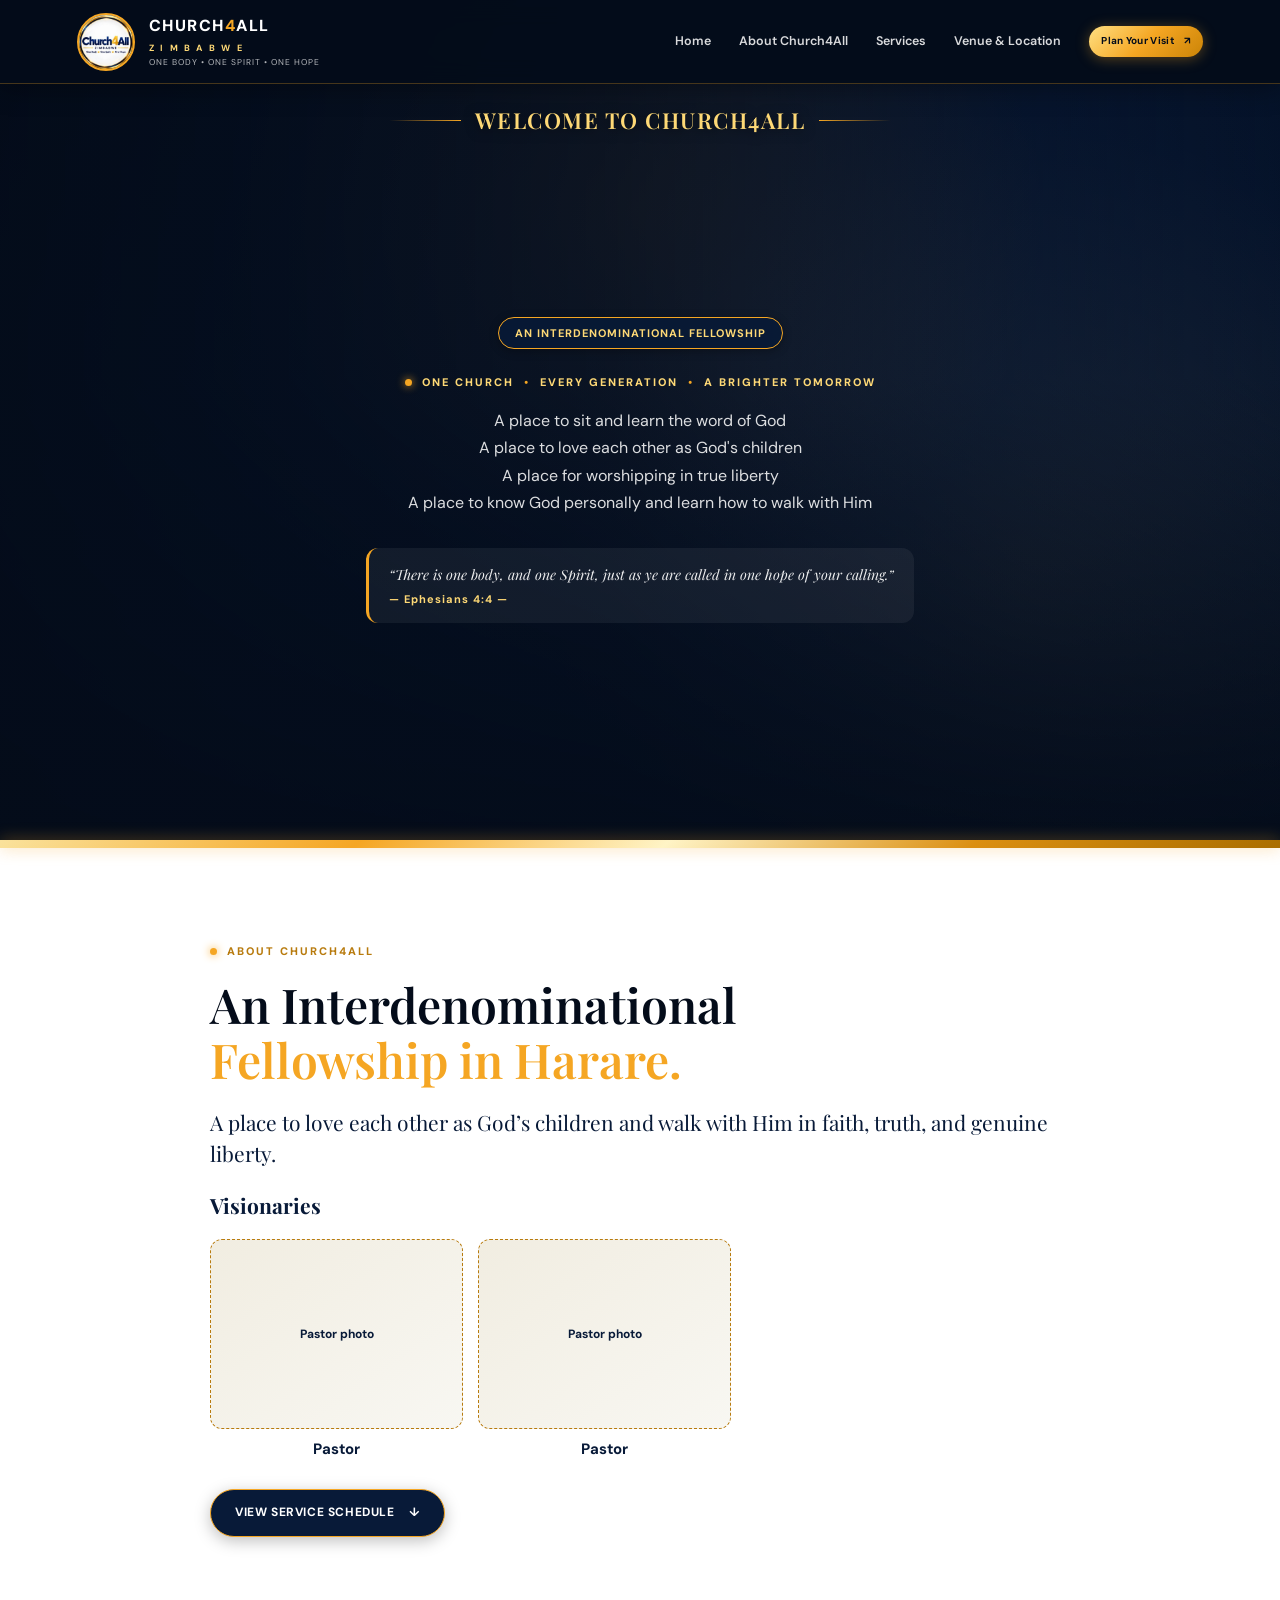
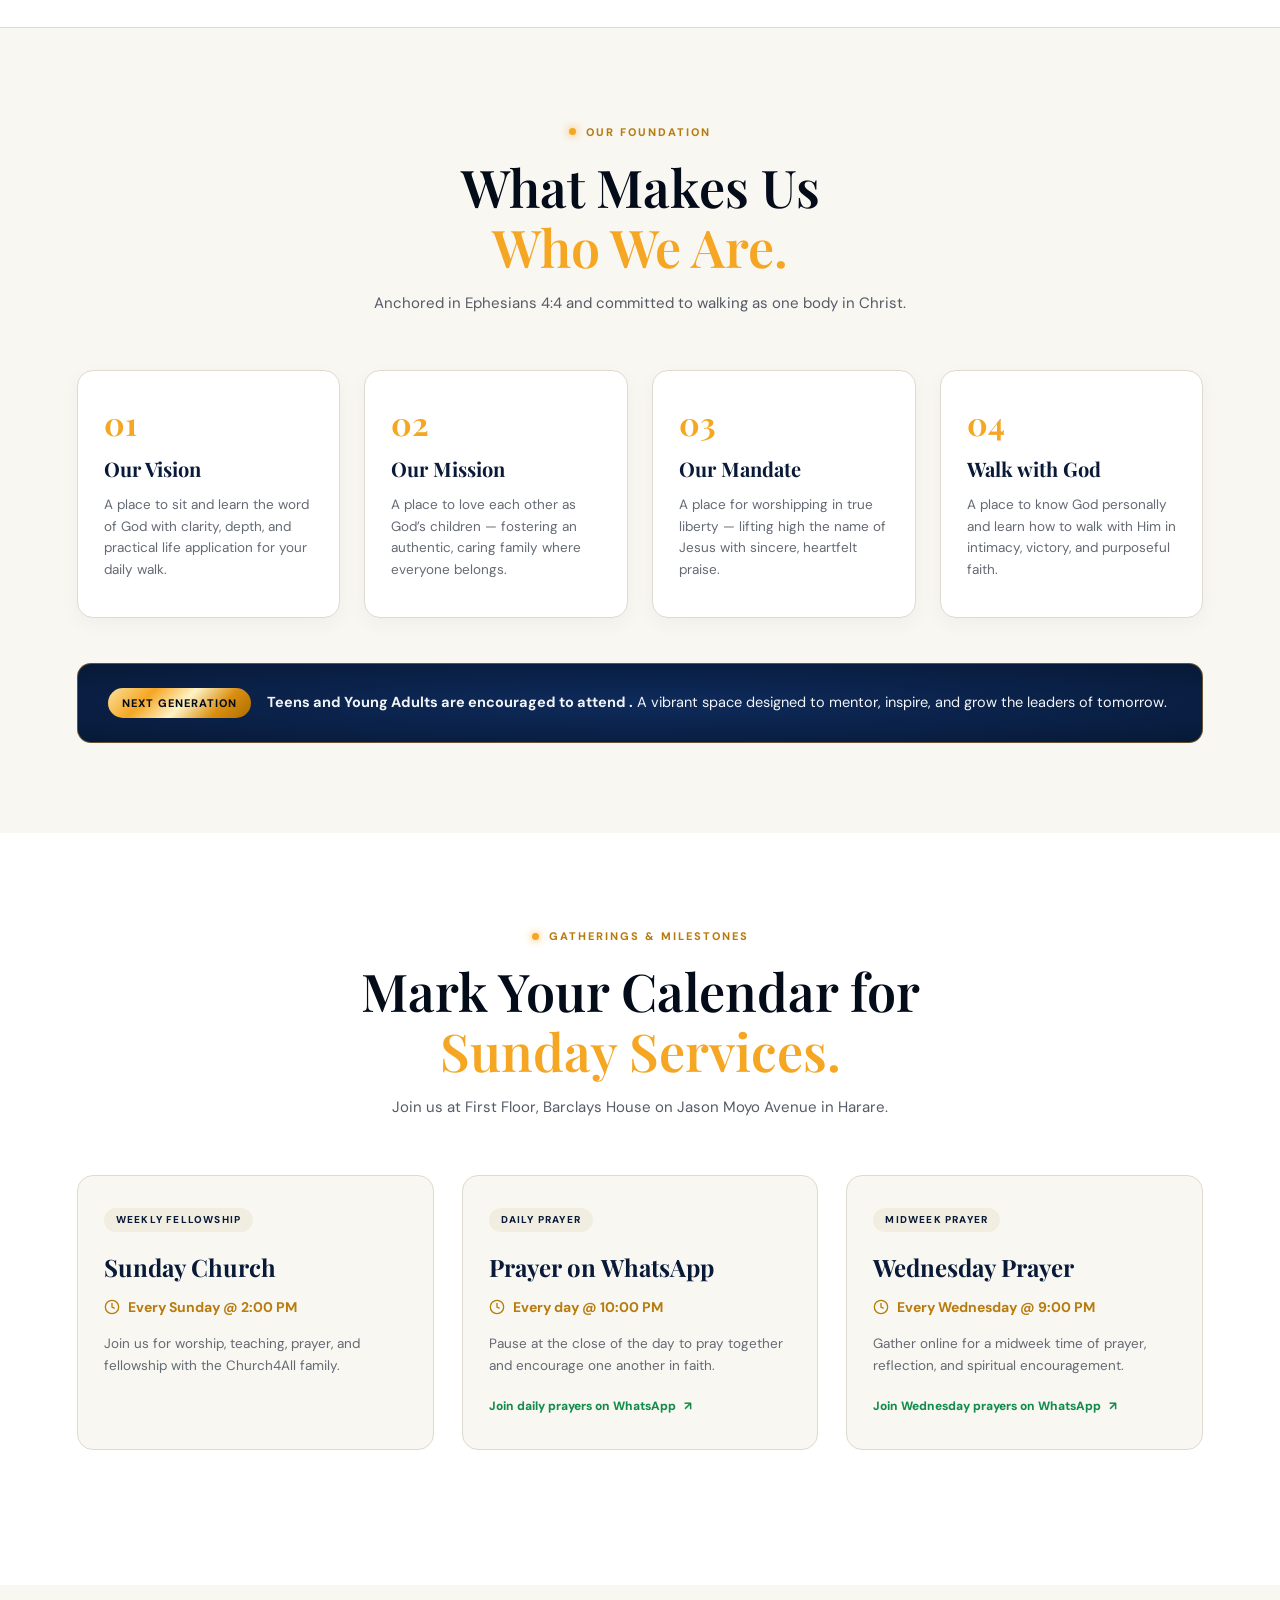
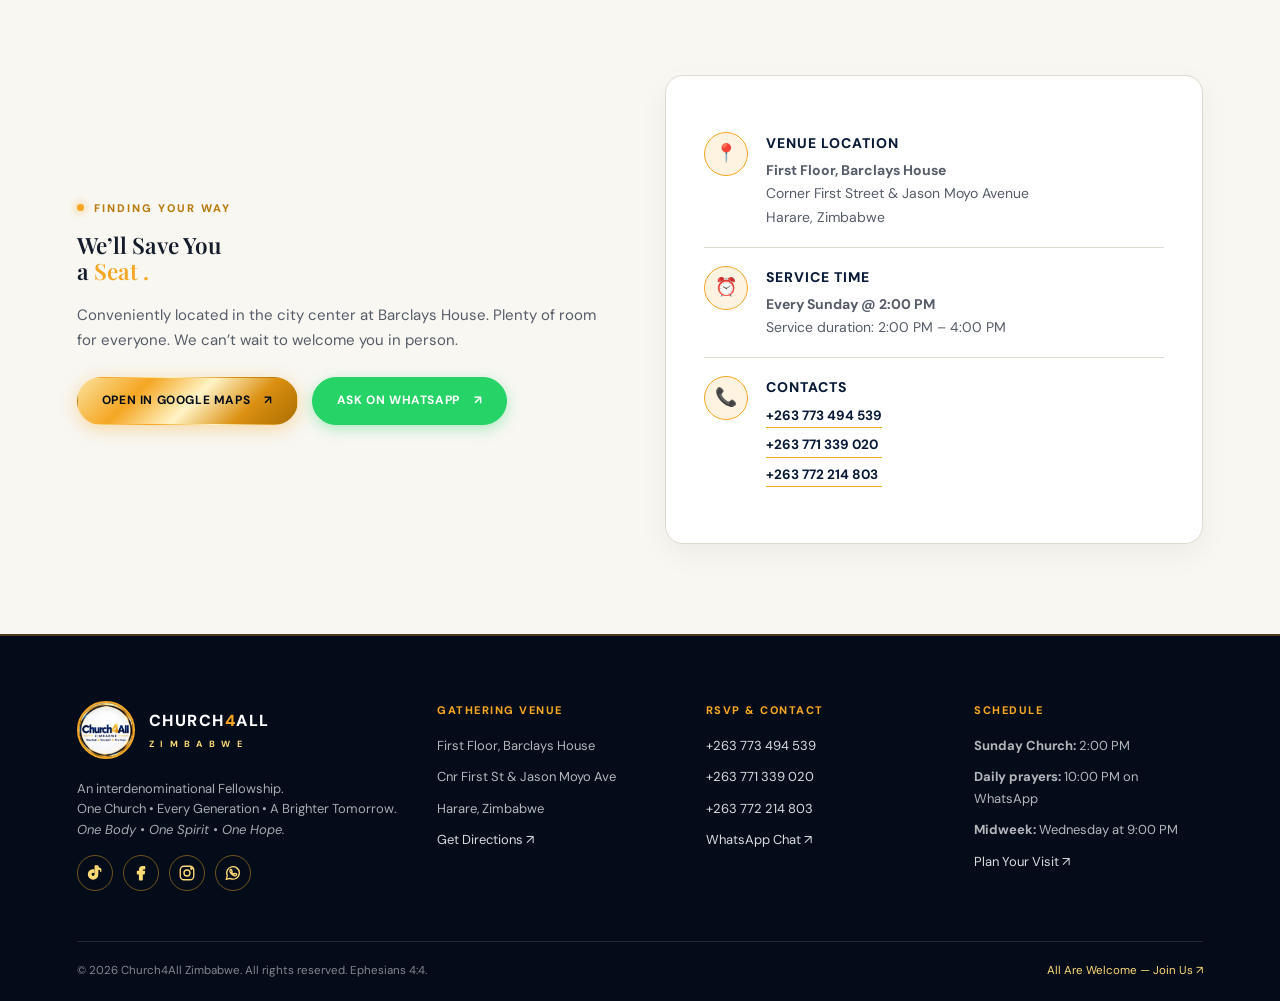
==== commit 46a96fba: "second changes" ====
--- a/index.html
+++ b/index.html
@@ -6,6 +6,7 @@
   <meta name="theme-color" content="#040c1a">
   <meta name="description" content="Church4All Zimbabwe - An interdenominational Fellowship. One Body, One Spirit, One Hope. Gather with us every Sunday at 2:00 PM at Barclays House, Harare.">
   <title>Church4All Zimbabwe | One Body &bull; One Spirit &bull; One Hope</title>
+  <link rel="icon" type="image/jpeg" href="images/favicon.jpg">
   <link rel="preconnect" href="https://fonts.googleapis.com">
   <link rel="preconnect" href="https://fonts.gstatic.com" crossorigin>
   <link href="https://fonts.googleapis.com/css2?family=Alex+Brush&family=DM+Sans:ital,wght@0,400;0,500;0,600;0,700;0,800;1,400&family=Playfair+Display:ital,wght@0,500;0,600;0,700;0,800;1,500;1,600&display=swap" rel="stylesheet">
@@ -18,9 +19,7 @@
   <!-- Global Header -->
   <header class="site-header">
     <a class="brand" href="index.html" aria-label="Church4All Zimbabwe Home">
-      <div class="brand-seal">
-        <span class="brand-seal-text">C<span>4</span>A</span>
-      </div>
+      <img class="brand-logo" src="images/logo.jpg" alt="">
       <div class="brand-text-block">
         <span class="brand-title">Church<span>4</span>All</span>
         <span class="brand-subtitle">Z I M B A B W E</span>
@@ -35,16 +34,20 @@
     
     <nav class="primary-nav" id="primary-nav" aria-label="Main navigation">
       <a href="#home">Home</a>
-      <a href="#about">Our Heart</a>
-      <a href="#gatherings">Services &amp; Launch</a>
+      <a href="#about">About Church4All</a>
+      <a href="#gatherings">Services</a>
       <a href="#visit">Venue &amp; Location</a>
       <a class="nav-join" href="join.html">Plan Your Visit <span aria-hidden="true">↗</span></a>
     </nav>
   </header>
 
   <main id="main">
+    <div class="welcome-strip">
+      <h1>WELCOME TO CHURCH4ALL</h1>
+    </div>
+
     <!-- Hero Section -->
-    <section class="hero" id="home" aria-labelledby="hero-title">
+    <section class="hero" id="home">
       <div class="hero-bg-lights"></div>
       <img class="hero-image" src="https://images.unsplash.com/photo-1511632765486-a01980e01a18?auto=format&fit=crop&w=2200&q=85" alt="Worship gathering and community celebration" fetchpriority="high">
       <div class="hero-shade"></div>
@@ -54,31 +57,21 @@
         <div class="hero-content">
           <div class="hero-taglines">
             <span class="badge-pill badge-pill-navy">An Interdenominational Fellowship</span>
-            <span class="badge-pill badge-pill-gold">All Are Welcome</span>
-          </div>
-
-          <p class="eyebrow eyebrow-light"><span class="gold-dot"></span> One Church &bull; Every Generation &bull; A Brighter Tomorrow</p>
-          
-          <h1 id="hero-title">
-            SUNDAY <span class="script-accent">Church</span>
-          </h1>
-
-          <div class="hero-subhead">
-            <span class="badge-pill badge-pill-navy">Every Sunday @ 2:00 PM</span>
-            <span class="badge-pill badge-pill-gold">First Floor Barclays House</span>
-          </div>
-          
+          </div>
+
+          <p class="eyebrow eyebrow-light hero-tagline">
+            <span class="gold-dot"></span>
+            <span>One Church</span><span class="tagline-separator">&bull;</span>
+            <span>Every Generation</span><span class="tagline-separator">&bull;</span>
+            <span>A Brighter Tomorrow</span>
+          </p>
+
           <p class="hero-copy">
-            A welcoming spiritual home in the heart of Harare. Join a fellowship where you can sit and learn the word of God, worship in true liberty, and grow together as one family.
+            A place to sit and learn the word of God<br>
+            A place to love each other as God's children<br>
+            A place for worshipping in true liberty<br>
+            A place to know God personally and learn how to walk with Him
           </p>
-
-          <div class="hero-actions">
-            <a class="button button-gold" href="join.html">RSVP For Service <span aria-hidden="true">↗</span></a>
-            <a class="button button-whatsapp" href="https://wa.me/263773494539?text=Hello%20Church4All,%20I%20would%20like%20to%20know%20more%20about%20your%20services" target="_blank" rel="noreferrer">
-              Chat on WhatsApp <span aria-hidden="true">↗</span>
-            </a>
-            <a class="text-link text-link-light" href="#visit">Find Us on Map <span aria-hidden="true">↓</span></a>
-          </div>
 
           <!-- Ephesians 4:4 Banner -->
           <div class="hero-scripture">
@@ -88,50 +81,6 @@
             </blockquote>
           </div>
         </div>
-
-        <!-- Right Announcement Card -->
-        <div class="hero-card">
-          <div class="hero-card-seal">
-            <strong>C<span>4</span>A</strong>
-            <small>ZIMBABWE</small>
-          </div>
-
-          <div class="hero-card-title">Join The Fellowship</div>
-          <div class="hero-card-big">Coming <span class="script-accent">Soon</span></div>
-
-          <div class="hero-milestones">
-            <!-- Milestone 1 -->
-            <div class="milestone-item">
-              <div class="milestone-date-box">
-                <span>OCT</span>
-                <strong>18</strong>
-              </div>
-              <div class="milestone-info">
-                <h4>FIRST SERVICE</h4>
-                <p>Sunday 18 Oct 2026 &bull; 2:00 PM &ndash; 4:00 PM</p>
-              </div>
-            </div>
-
-            <!-- Milestone 2 -->
-            <div class="milestone-item">
-              <div class="milestone-date-box">
-                <span>OCT</span>
-                <strong>25</strong>
-              </div>
-              <div class="milestone-info">
-                <h4>OFFICIAL LAUNCH</h4>
-                <p>Sunday 25 Oct 2026 &bull; 2:00 PM &ndash; 4:00 PM</p>
-              </div>
-            </div>
-          </div>
-
-          <div class="hero-card-venue">
-            <strong>VENUE: First Floor Barclays House</strong>
-            Cnr First Street &amp; Jason Moyo Ave, Harare
-          </div>
-
-          <a class="button button-gold" style="width: 100%;" href="join.html">Reserve Your Seat <span aria-hidden="true">↗</span></a>
-        </div>
       </div>
     </section>
 
@@ -142,24 +91,25 @@
     <section class="welcome section-pad" id="about">
       <div class="welcome-grid">
         <div class="welcome-content">
-          <p class="eyebrow"><span class="gold-dot"></span> Welcome to Church4All</p>
+          <p class="eyebrow"><span class="gold-dot"></span> About Church4All</p>
           <h2>An Interdenominational<br><em>Fellowship in Harare.</em></h2>
           <p class="welcome-lead">
             A place to love each other as God’s children and walk with Him in faith, truth, and genuine liberty.
           </p>
           <div class="welcome-body">
-            <p>
-              Church4All Zimbabwe is built on unity, scripture, and mutual love. Whether you have walked with Christ for decades or are seeking answers for the first time, you are welcomed here with open arms.
-            </p>
-            
-            <div class="welcome-highlights">
-              <div class="welcome-highlight-box">
-                <strong>Every Sunday @ 2:00 PM</strong>
-                <span>Gather with believers from across the city.</span>
+            <h3>Visionaries</h3>
+            <div class="pastor-grid" role="group" aria-label="Church4All pastors">
+              <div class="pastor-card">
+                <div class="pastor-photo-placeholder" role="img" aria-label="Pastor portrait to be added">
+                  <span>Pastor photo<br></span>
+                </div>
+                <p>Pastor</p>
               </div>
-              <div class="welcome-highlight-box">
-                <strong>Teens &amp; Young Adults</strong>
-                <span>Warmly encouraged to attend and thrive.</span>
+              <div class="pastor-card">
+                <div class="pastor-photo-placeholder" role="img" aria-label="Pastor portrait to be added">
+                  <span>Pastor photo<br></span>
+                </div>
+                <p>Pastor</p>
               </div>
             </div>
 
@@ -167,22 +117,13 @@
           </div>
         </div>
 
-        <div class="welcome-visual">
-          <div class="building-card">
-            <img src="https://images.unsplash.com/photo-1486406146926-c627a92ad1ab?auto=format&fit=crop&w=1200&q=80" alt="Barclays House Harare architectural view">
-            <div class="building-card-caption">
-              <h4>Barclays House, Harare</h4>
-              <p>First Floor, Corner First Street &amp; Jason Moyo Avenue</p>
-            </div>
-          </div>
-        </div>
       </div>
     </section>
 
     <!-- Our Heart / The 4 Pillars -->
     <section class="pillars-section section-pad">
       <div class="section-heading">
-        <p class="eyebrow"><span class="gold-dot"></span> Our Foundation &amp; Heart</p>
+        <p class="eyebrow"><span class="gold-dot"></span> Our Foundation </p>
         <h2>What Makes Us<br><em>Who We Are.</em></h2>
         <p>Anchored in Ephesians 4:4 and committed to walking as one body in Christ.</p>
       </div>
@@ -190,19 +131,19 @@
       <div class="pillars-grid">
         <article class="pillar-card">
           <span class="pillar-number">01</span>
-          <h3>Learn God’s Word</h3>
+          <h3>Our Vision</h3>
           <p>A place to sit and learn the word of God with clarity, depth, and practical life application for your daily walk.</p>
         </article>
 
         <article class="pillar-card">
           <span class="pillar-number">02</span>
-          <h3>Love One Another</h3>
+          <h3>Our Mission</h3>
           <p>A place to love each other as God’s children — fostering an authentic, caring family where everyone belongs.</p>
         </article>
 
         <article class="pillar-card">
           <span class="pillar-number">03</span>
-          <h3>Worship in Liberty</h3>
+          <h3>Our Mandate</h3>
           <p>A place for worshipping in true liberty — lifting high the name of Jesus with sincere, heartfelt praise.</p>
         </article>
 
@@ -217,9 +158,8 @@
       <div class="youth-banner">
         <div class="youth-banner-text">
           <span class="youth-badge">NEXT GENERATION</span>
-          <p><strong>Teens and Young Adults are encouraged to attend as well.</strong> A vibrant space designed to mentor, inspire, and grow the leaders of tomorrow.</p>
-        </div>
-        <a class="button button-gold" href="join.html">Connect With Us ↗</a>
+          <p><strong>Teens and Young Adults are encouraged to attend .</strong> A vibrant space designed to mentor, inspire, and grow the leaders of tomorrow.</p>
+        </div>
       </div>
     </section>
 
@@ -232,31 +172,6 @@
       </div>
 
       <div class="services-showcase">
-        <!-- Milestone 1 -->
-        <div class="service-box featured-launch">
-          <span class="service-tag">Historic Opening</span>
-          <h3>First Service</h3>
-          <div class="service-time">
-            <svg width="16" height="16" viewBox="0 0 24 24" fill="none" stroke="currentColor" stroke-width="2"><rect x="3" y="4" width="18" height="18" rx="2" ry="2"></rect><line x1="16" y1="2" x2="16" y2="6"></line><line x1="8" y1="2" x2="8" y2="6"></line><line x1="3" y1="10" x2="21" y2="10"></line></svg>
-            Sunday, 18 October 2026 &bull; 2:00 PM &ndash; 4:00 PM
-          </div>
-          <p>Our inaugural gathering in Harare! Come celebrate the first official worship gathering of Church4All Zimbabwe.</p>
-          <a class="button button-gold" href="join.html">RSVP For First Service ↗</a>
-        </div>
-
-        <!-- Milestone 2 -->
-        <div class="service-box featured-launch">
-          <span class="service-tag">Grand Dedication</span>
-          <h3>Official Launch</h3>
-          <div class="service-time">
-            <svg width="16" height="16" viewBox="0 0 24 24" fill="none" stroke="currentColor" stroke-width="2"><rect x="3" y="4" width="18" height="18" rx="2" ry="2"></rect><line x1="16" y1="2" x2="16" y2="6"></line><line x1="8" y1="2" x2="8" y2="6"></line><line x1="3" y1="10" x2="21" y2="10"></line></svg>
-            Sunday, 25 October 2026 &bull; 2:00 PM &ndash; 4:00 PM
-          </div>
-          <p>The grand launch of the fellowship. A powerful afternoon of praise, word ministrations, and city-wide blessing.</p>
-          <a class="button button-gold" href="join.html">RSVP For Launch ↗</a>
-        </div>
-
-        <!-- Weekly Service -->
         <div class="service-box">
           <span class="service-tag">Weekly Fellowship</span>
           <h3>Sunday Church</h3>
@@ -264,23 +179,29 @@
             <svg width="16" height="16" viewBox="0 0 24 24" fill="none" stroke="currentColor" stroke-width="2"><circle cx="12" cy="12" r="10"></circle><polyline points="12 6 12 12 16 14"></polyline></svg>
             Every Sunday @ 2:00 PM
           </div>
-          <p>Our regular interdenominational worship, teachings, and community prayers. Bring family and friends.</p>
-          <a class="button button-outline" href="join.html">Plan Your Visit ↗</a>
-        </div>
-      </div>
-    </section>
-
-    <!-- Scripture Band (Ephesians 4:4) -->
-    <section class="scripture-band" aria-label="Scripture Foundation">
-      <div class="scripture-container">
-        <div class="scripture-mark">✝</div>
-        <p class="scripture-text">
-          “There is one body, and one Spirit, even as ye are called in one hope of your calling.”
-        </p>
-        <span class="scripture-reference">— Ephesians 4:4 —</span>
-        
-        <div class="scripture-taglines">
-          <span>One Body</span> &bull; <span>One Spirit</span> &bull; <span>One Hope</span>
+          <p>Join us for worship, teaching, prayer, and fellowship with the Church4All family.</p>
+        </div>
+
+        <div class="service-box">
+          <span class="service-tag">Daily Prayer</span>
+          <h3>Prayer on WhatsApp</h3>
+          <div class="service-time">
+            <svg width="16" height="16" viewBox="0 0 24 24" fill="none" stroke="currentColor" stroke-width="2" aria-hidden="true"><circle cx="12" cy="12" r="10"></circle><polyline points="12 6 12 12 16 14"></polyline></svg>
+            Every day @ 10:00 PM
+          </div>
+          <p>Pause at the close of the day to pray together and encourage one another in faith.</p>
+          <a class="service-contact" href="https://wa.me/263773494539?text=Hello%20Church4All%2C%20I%27d%20like%20to%20join%20the%20daily%2010pm%20prayers." target="_blank" rel="noreferrer">Join daily prayers on WhatsApp <span aria-hidden="true">↗</span></a>
+        </div>
+
+        <div class="service-box">
+          <span class="service-tag">Midweek Prayer</span>
+          <h3>Wednesday Prayer</h3>
+          <div class="service-time">
+            <svg width="16" height="16" viewBox="0 0 24 24" fill="none" stroke="currentColor" stroke-width="2" aria-hidden="true"><circle cx="12" cy="12" r="10"></circle><polyline points="12 6 12 12 16 14"></polyline></svg>
+            Every Wednesday @ 9:00 PM
+          </div>
+          <p>Gather online for a midweek time of prayer, reflection, and spiritual encouragement.</p>
+          <a class="service-contact" href="https://wa.me/263773494539?text=Hello%20Church4All%2C%20I%27d%20like%20to%20join%20the%20Wednesday%209pm%20prayers." target="_blank" rel="noreferrer">Join Wednesday prayers on WhatsApp <span aria-hidden="true">↗</span></a>
         </div>
       </div>
     </section>
@@ -290,7 +211,7 @@
       <div class="visit-grid">
         <div class="visit-info">
           <p class="eyebrow"><span class="gold-dot"></span> Finding Your Way</p>
-          <h2>We’ll Save You<br>a <em>Seat in Harare.</em></h2>
+          <h2>We’ll Save You<br>a <em>Seat .</em></h2>
           <p style="color: #555c68; font-size: 15px; margin-bottom: 24px;">
             Conveniently located in the city center at Barclays House. Plenty of room for everyone. We can’t wait to welcome you in person.
           </p>
@@ -331,11 +252,11 @@
             </div>
           </div>
 
-          <!-- Phone & RSVP -->
+          <!-- Phone  -->
           <div class="venue-row">
             <div class="venue-icon">📞</div>
             <div class="venue-info">
-              <h4>RSVP &amp; INQUIRIES</h4>
+              <h4>Contacts </h4>
               <div class="rsvp-phone-group">
                 <a class="phone-chip" href="tel:+263773494539">+263 773 494 539</a>
                 <a class="phone-chip" href="tel:+263771339020">+263 771 339 020</a>
@@ -353,9 +274,7 @@
     <div class="footer-main">
       <div class="footer-brand">
         <a class="brand" href="index.html">
-          <div class="brand-seal">
-            <span class="brand-seal-text">C<span>4</span>A</span>
-          </div>
+          <img class="brand-logo" src="images/logo.jpg" alt="">
           <div class="brand-text-block">
             <span class="brand-title">Church<span>4</span>All</span>
             <span class="brand-subtitle">Z I M B A B W E</span>
@@ -366,6 +285,20 @@
           One Church &bull; Every Generation &bull; A Brighter Tomorrow.<br>
           <em>One Body &bull; One Spirit &bull; One Hope.</em>
         </p>
+        <div class="social-links" aria-label="Social media">
+          <a href="https://www.tiktok.com/" target="_blank" rel="noreferrer" aria-label="TikTok">
+            <svg viewBox="0 0 24 24" aria-hidden="true"><path d="M19.6 7.2a6.8 6.8 0 0 1-4.1-1.4v8.1a6.1 6.1 0 1 1-5.3-6.1v3.2a2.9 2.9 0 1 0 2.1 2.8V2.5h3.2c.2 2.1 1.6 3.8 4.1 4.1v3.2Z"/></svg>
+          </a>
+          <a href="https://www.facebook.com/" target="_blank" rel="noreferrer" aria-label="Facebook">
+            <svg viewBox="0 0 24 24" aria-hidden="true"><path d="M13.5 21v-8h2.7l.4-3.1h-3.1v-2c0-.9.3-1.5 1.6-1.5h1.7V3.6c-.3 0-1.3-.1-2.5-.1-2.5 0-4.2 1.5-4.2 4.3v2.1H7.3V13h2.8v8h3.4Z"/></svg>
+          </a>
+          <a href="https://www.instagram.com/" target="_blank" rel="noreferrer" aria-label="Instagram">
+            <svg viewBox="0 0 24 24" aria-hidden="true"><rect x="3" y="3" width="18" height="18" rx="5"/><circle cx="12" cy="12" r="4"/><circle class="social-icon-dot" cx="18" cy="6" r="1"/></svg>
+          </a>
+          <a href="https://wa.me/263773494539" target="_blank" rel="noreferrer" aria-label="WhatsApp">
+            <svg class="social-icon-whatsapp" viewBox="0 0 24 24" aria-hidden="true"><path d="M20.5 11.7a8.5 8.5 0 0 1-12.6 7.4L3 20.5l1.4-4.7A8.5 8.5 0 1 1 20.5 11.7Z"/><path d="M8.2 7.6c.2-.5.4-.5.7-.5h.5c.2 0 .4.1.5.4l.8 1.8c.1.2.1.4 0 .6l-.5.7c-.2.2-.2.4 0 .6.6 1 1.5 1.8 2.6 2.3.2.1.4.1.6-.1l.8-.9c.2-.2.4-.2.6-.1l1.7.8c.2.1.4.2.4.4 0 .3-.2 1.2-.8 1.7-.5.5-1.1.7-1.8.6-.5-.1-1.9-.5-3.5-1.8-1.3-1.1-2.2-2.5-2.5-3.1-.3-.6-.7-1.7-.1-2.7Z"/></svg>
+          </a>
+        </div>
       </div>
 
       <div class="footer-column">
@@ -386,9 +319,9 @@
 
       <div class="footer-column">
         <span class="footer-heading">SCHEDULE</span>
-        <p><strong>First Service:</strong> 18 Oct 2026</p>
-        <p><strong>Official Launch:</strong> 25 Oct 2026</p>
-        <p><strong>Every Sunday:</strong> 2:00 PM</p>
+        <p><strong>Sunday Church:</strong> 2:00 PM</p>
+        <p><strong>Daily prayers:</strong> 10:00 PM on WhatsApp</p>
+        <p><strong>Midweek:</strong> Wednesday at 9:00 PM</p>
         <a href="join.html">Plan Your Visit ↗</a>
       </div>
     </div>
--- a/styles.css
+++ b/styles.css
@@ -75,35 +75,14 @@
   gap: 14px;
 }
 
-.brand-seal {
-  position: relative;
-  display: flex;
-  width: 44px;
-  height: 44px;
-  align-items: center;
-  justify-content: center;
+.brand-logo {
+  display: block;
+  width: 58px;
+  height: 58px;
+  border: 2px solid var(--gold);
   border-radius: 50%;
-  background: radial-gradient(circle, #0e2b5c 0%, #051024 100%);
-  border: 2px solid var(--gold);
-  box-shadow: 0 0 12px rgba(245, 166, 35, 0.45);
-}
-.brand-seal::after {
-  content: "";
-  position: absolute;
-  inset: 2px;
-  border-radius: 50%;
-  border: 1px dashed rgba(254, 217, 118, 0.6);
-  pointer-events: none;
-}
-.brand-seal-text {
-  font-family: var(--serif);
-  font-size: 15px;
-  font-weight: 700;
-  color: var(--white);
-  letter-spacing: -0.5px;
-}
-.brand-seal-text span {
-  color: var(--gold);
+  object-fit: cover;
+  background: var(--white);
 }
 
 .brand-text-block {
@@ -156,12 +135,13 @@
   display: inline-flex;
   align-items: center;
   gap: 10px;
-  padding: 10px 18px;
+  padding: 7px 12px;
   border-radius: 40px;
   color: var(--navy-deep);
   background: var(--gold-gradient);
   font-weight: 700;
-  letter-spacing: 0.5px;
+  font-size: 10px;
+  letter-spacing: 0.3px;
   box-shadow: 0 2px 14px rgba(245, 166, 35, 0.35);
   transition: transform .2s ease, box-shadow .2s ease;
 }
@@ -351,7 +331,41 @@
   overflow: hidden;
   color: var(--white);
   background: radial-gradient(circle at 60% 40%, #102e62 0%, #071937 60%, #030a17 100%);
-  padding-top: 84px;
+  padding-top: 100px;
+}
+
+.welcome-strip {
+  position: absolute;
+  z-index: 3;
+  top: 100px;
+  left: 0;
+  right: 0;
+  display: flex;
+  align-items: center;
+  justify-content: center;
+  gap: 14px;
+  padding: 8px 5%;
+  color: var(--gold-light);
+  text-align: center;
+}
+.welcome-strip::before,
+.welcome-strip::after {
+  width: clamp(24px, 7vw, 72px);
+  height: 1px;
+  background: linear-gradient(90deg, transparent, var(--gold));
+  content: "";
+}
+.welcome-strip::after {
+  transform: rotate(180deg);
+}
+.welcome-strip h1 {
+  margin: 0;
+  color: inherit;
+  font-family: var(--serif);
+  font-size: clamp(16px, 2.2vw, 22px);
+  font-weight: 600;
+  letter-spacing: 1.5px;
+  text-shadow: 0 2px 12px rgba(0, 0, 0, 0.6);
 }
 
 .hero-bg-lights {
@@ -388,7 +402,7 @@
   position: relative;
   z-index: 2;
   display: grid;
-  grid-template-columns: 1.15fr 0.85fr;
+  grid-template-columns: 1fr;
   align-items: center;
   gap: 50px;
   width: 100%;
@@ -396,7 +410,9 @@
 }
 
 .hero-content {
-  max-width: 650px;
+  max-width: 820px;
+  margin: 0 auto;
+  text-align: center;
   animation: rise-in .9s .1s both;
 }
 
@@ -406,6 +422,13 @@
   gap: 12px;
   align-items: center;
   margin-bottom: 20px;
+  justify-content: center;
+}
+.hero-tagline {
+  justify-content: center;
+}
+.tagline-separator {
+  color: var(--gold);
 }
 
 .hero h1 {
@@ -429,7 +452,9 @@
 }
 
 .hero-copy {
-  max-width: 520px;
+  max-width: 640px;
+  margin-right: auto;
+  margin-left: auto;
   margin-bottom: 32px;
   color: rgba(255, 255, 255, 0.86);
   font-size: 16px;
@@ -447,13 +472,15 @@
 /* Scripture Hero Banner */
 .hero-scripture {
   display: flex;
-  align-items: flex-start;
+  align-items: center;
   gap: 14px;
   padding: 16px 20px;
   border-radius: 12px;
   background: rgba(255, 255, 255, 0.06);
   border-left: 3px solid var(--gold);
   max-width: 550px;
+  margin: 0 auto;
+  text-align: left;
 }
 .hero-scripture blockquote {
   margin: 0;
@@ -622,9 +649,11 @@
 }
 .welcome-grid {
   display: grid;
-  grid-template-columns: 1.1fr 0.9fr;
+  grid-template-columns: 1fr;
   align-items: center;
   gap: 60px;
+  max-width: 860px;
+  margin: 0 auto;
 }
 .welcome-content h2 {
   font-size: clamp(34px, 4.2vw, 48px);
@@ -642,6 +671,42 @@
   color: #565d68;
   font-size: 15px;
   margin-bottom: 24px;
+}
+.welcome-body h3 {
+  margin-bottom: 16px;
+  color: var(--navy);
+  font-family: var(--serif);
+  font-size: 21px;
+}
+
+.pastor-grid {
+  display: grid;
+  grid-template-columns: repeat(2, minmax(0, 1fr));
+  gap: 16px;
+  max-width: 520px;
+  margin: 0 0 28px;
+}
+.pastor-card {
+  text-align: center;
+}
+.pastor-photo-placeholder {
+  display: flex;
+  aspect-ratio: 4 / 3;
+  min-height: 190px;
+  align-items: center;
+  justify-content: center;
+  border: 1px dashed var(--gold-dark);
+  border-radius: 12px;
+  color: var(--navy);
+  background: linear-gradient(145deg, var(--cream), var(--paper));
+  font-size: 12px;
+  font-weight: 700;
+  line-height: 1.5;
+}
+.pastor-card p {
+  margin: 8px 0 0;
+  color: var(--navy);
+  font-weight: 700;
 }
 
 .welcome-highlights {
@@ -869,6 +934,19 @@
   margin-bottom: 20px;
   flex-grow: 1;
 }
+.service-contact {
+  display: inline-flex;
+  align-items: center;
+  gap: 8px;
+  align-self: flex-start;
+  color: #128c48;
+  font-size: 12px;
+  font-weight: 800;
+}
+.service-contact:hover {
+  color: #075d2d;
+  text-decoration: underline;
+}
 
 /* =========================================
    SCRIPTURE BAND (EPHESIANS 4:4)
@@ -1135,6 +1213,46 @@
   margin-top: 12px;
   line-height: 1.6;
 }
+.social-links {
+  display: flex;
+  gap: 10px;
+  margin-top: 14px;
+}
+.social-links a {
+  display: inline-flex;
+  width: 36px;
+  height: 36px;
+  align-items: center;
+  justify-content: center;
+  border: 1px solid rgba(245, 166, 35, 0.45);
+  border-radius: 50%;
+  color: var(--gold-light);
+  transition: color .2s ease, background .2s ease, transform .2s ease;
+}
+.social-links a:hover {
+  color: var(--navy-deep);
+  background: var(--gold-light);
+  transform: translateY(-2px);
+}
+.social-links svg {
+  width: 18px;
+  height: 18px;
+  fill: currentColor;
+  stroke: currentColor;
+  stroke-width: 1.8;
+  stroke-linecap: round;
+  stroke-linejoin: round;
+}
+.social-links svg rect,
+.social-links svg circle {
+  fill: none;
+}
+.social-links svg .social-icon-dot {
+  fill: currentColor;
+}
+.social-links svg.social-icon-whatsapp {
+  fill: none;
+}
 .footer-column {
   display: flex;
   flex-direction: column;
@@ -1203,6 +1321,12 @@
 
 @media (max-width: 768px) {
   .site-header { padding: 0 5%; }
+  .brand { gap: 9px; }
+  .brand-logo { width: 48px; height: 48px; }
+  .brand-motto { display: none; }
+  .welcome-strip { top: 94px; gap: 10px; }
+  .welcome-strip h1 { letter-spacing: 1px; }
+  .hero { min-height: 100svh; padding-top: 120px; }
   .section-pad { padding: 65px 5%; }
   .welcome-grid, .visit-grid, .join-form-grid {
     grid-template-columns: 1fr;
